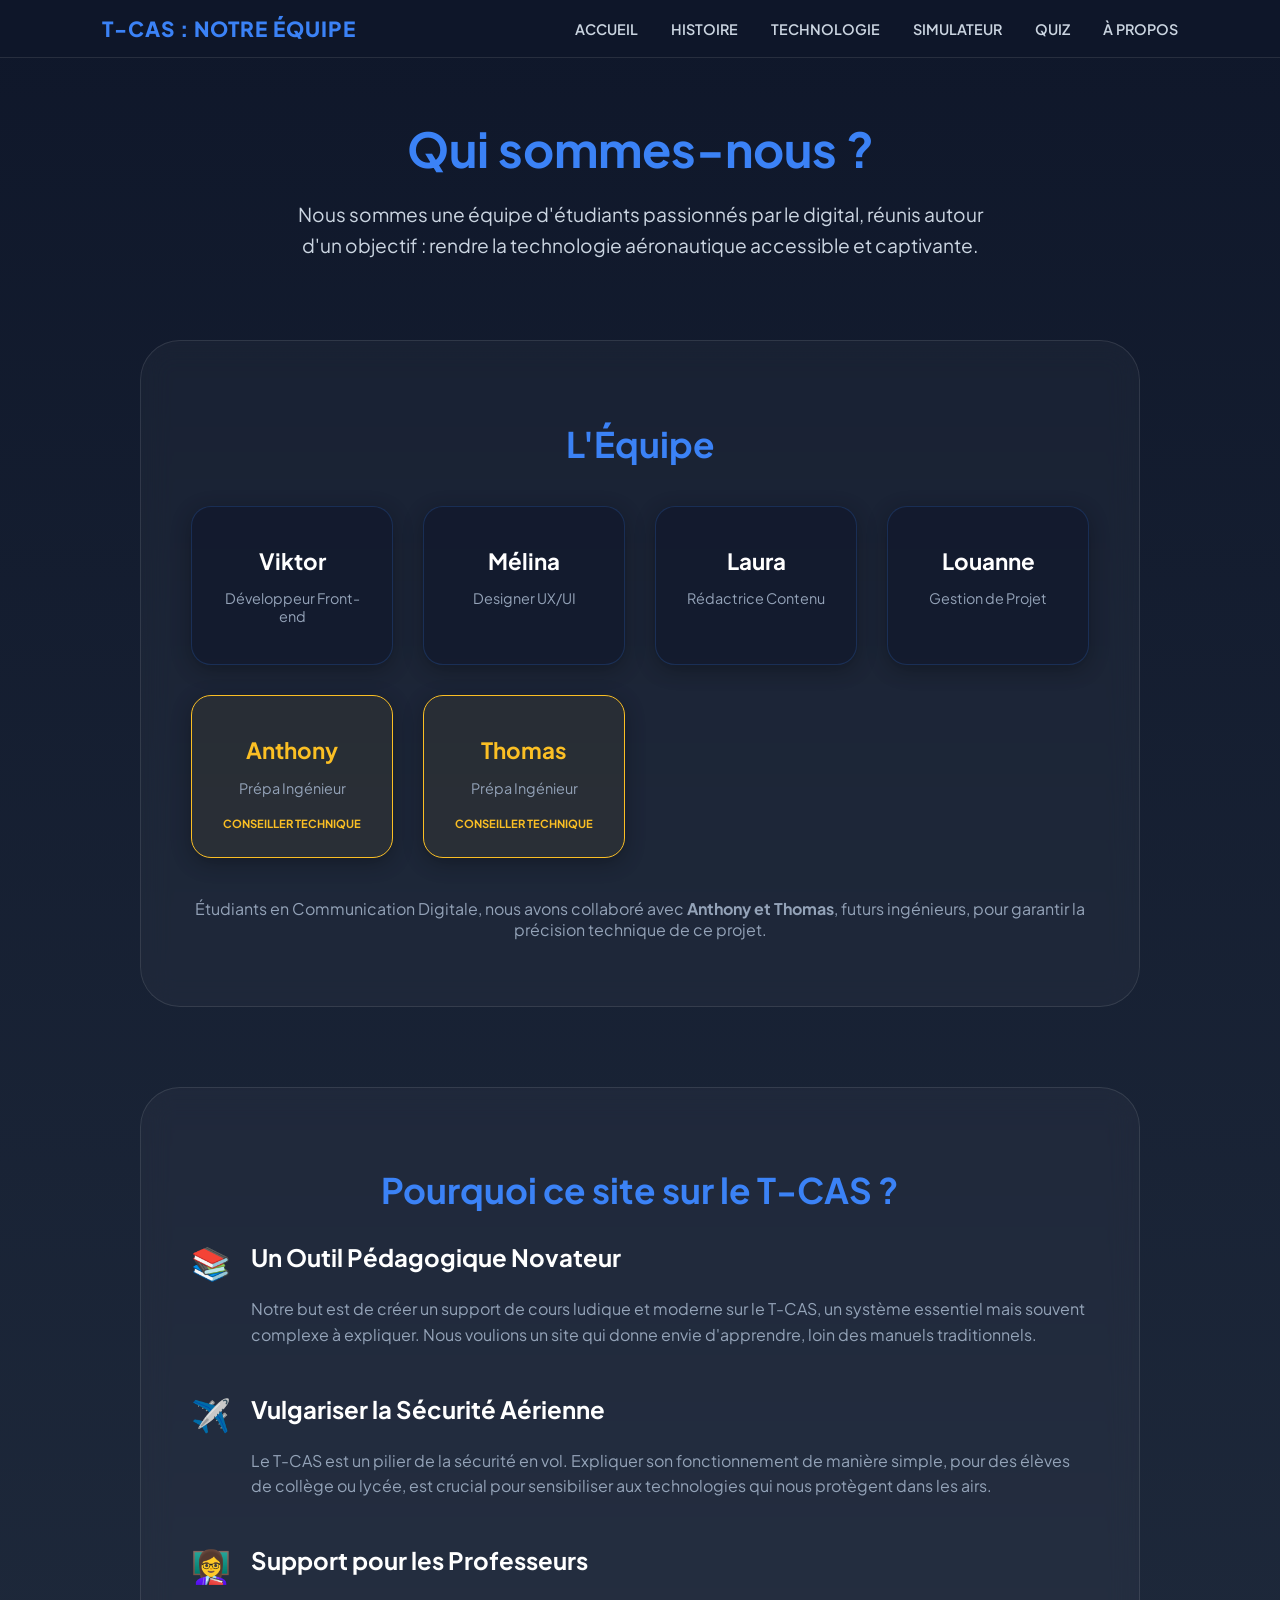
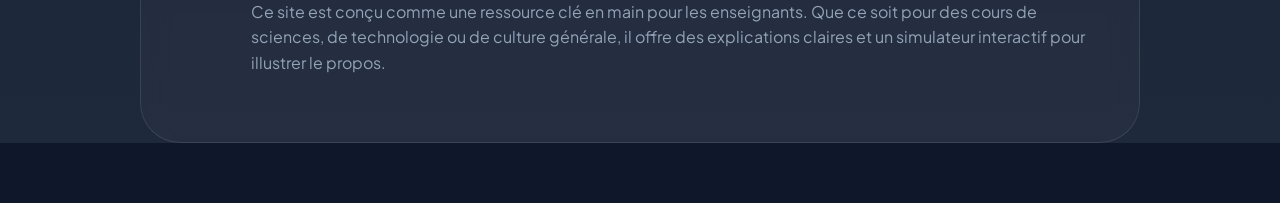
==== apropos.html @ c01e862e "menu" ====
<!DOCTYPE html>
<html lang="fr">
<head>
    <meta charset="UTF-8">
    <meta name="viewport" content="width=device-width, initial-scale=1.0">
    <title>À Propos de Notre Équipe - T-CAS</title>
    <link href="https://fonts.googleapis.com/css2?family=Plus+Jakarta+Sans:wght@400;700;800&display=swap" rel="stylesheet">
    <link rel="stylesheet" href="home.css">
    <style>
        /* --- Styles Spécifiques à la page À Propos --- */
        body, html {
            overflow-y: auto !important; /* Permet le défilement */
            height: auto !important;
            background-color: var(--main-dark-blue); /* Couleur de fond cohérente */
            font-family: 'Plus Jakarta Sans', sans-serif; /* Police cohérente */
        }

        #main-site {
            opacity: 1 !important; /* Affiche le contenu directement */
            display: block !important;
            min-height: 100vh;
        }

        .about-container {
            max-width: 1000px;
            margin: 60px auto;
            padding: 0 20px;
        }

        .about-hero {
            text-align: center;
            margin-bottom: 80px;
        }

        .about-hero h1 {
            font-size: 3rem;
            color: var(--tech-blue);
            margin-bottom: 20px;
        }

        .about-hero p {
            font-size: 1.2rem;
            color: #cbd5e1;
            max-width: 700px;
            margin: 0 auto;
            line-height: 1.6;
        }

        /* Section de l'équipe */
        .team-section {
            background: var(--glass-card);
            border: 1px solid rgba(255, 255, 255, 0.1);
            border-radius: 40px;
            padding: 50px;
            margin-bottom: 80px;
            backdrop-filter: blur(15px);
            text-align: center;
        }

        .team-section h2 {
            color: var(--tech-blue);
            font-size: 2.2rem;
            margin-bottom: 40px;
        }

        .team-grid {
            display: grid;
            grid-template-columns: repeat(auto-fit, minmax(200px, 1fr));
            gap: 30px;
            margin-top: 40px;
        }

        .team-member {
            background: rgba(15, 23, 42, 0.6);
            padding: 25px;
            border-radius: 20px;
            border: 1px solid rgba(59, 130, 246, 0.2);
            box-shadow: 0 5px 20px rgba(0,0,0,0.3);
            transition: transform 0.3s ease, border-color 0.3s ease;
        }

        .team-member:hover {
            transform: translateY(-8px);
            border-color: var(--tech-blue);
        }

        .team-member h3 {
            color: white;
            font-size: 1.4rem;
            margin: 15px 0 5px 0;
        }

        .team-member p {
            color: #94a3b8;
            font-size: 0.9rem;
        }

        /* Section Objectifs */
        .objectives-section {
            background: var(--glass-card);
            border: 1px solid rgba(255, 255, 255, 0.1);
            border-radius: 40px;
            padding: 50px;
            backdrop-filter: blur(15px);
        }

        .objectives-section h2 {
            color: var(--tech-blue);
            font-size: 2.2rem;
            margin-bottom: 30px;
            text-align: center;
        }

        .objective-item {
            display: flex;
            align-items: flex-start;
            gap: 20px;
            margin-bottom: 30px;
        }

        .objective-item:last-child {
            margin-bottom: 0;
        }

        .objective-icon {
            font-size: 2rem;
            color: var(--tech-blue);
            flex-shrink: 0; /* Empêche l'icône de rétrécir */
        }

        .objective-text h3 {
            color: white;
            margin-top: 0;
            font-size: 1.5rem;
        }

        .objective-text p {
            color: #94a3b8;
            font-size: 1rem;
            line-height: 1.6;
        }
    </style>
</head>
<body>

    <div id="main-site">
        <header>
            <div class="title">T-CAS : NOTRE ÉQUIPE</div>
            <nav>
                <a href="home.html">ACCUEIL</a>
                <a href="histoire.html">HISTOIRE</a>
                <a href="technologie.html">TECHNOLOGIE</a>
                <a href="jeu.html">SIMULATEUR</a>
                <a href="quiz.html">QUIZ</a>
                <a href="apropos.html" class="active">À PROPOS</a>
            </nav>
        </header>

        <div class="about-container">
            <section class="about-hero">
                <h1>Qui sommes-nous ?</h1>
                <p>Nous sommes une équipe d'étudiants passionnés par le digital, réunis autour d'un objectif : rendre la technologie aéronautique accessible et captivante.</p>
            </section>

            <section class="team-section">
                <h2>L'Équipe</h2>
                <div class="team-grid">
                    <div class="team-member">
                        <h3>Viktor</h3>
                        <p>Développeur Front-end</p>
                    </div>
                    <div class="team-member">
                        <h3>Mélina</h3>
                        <p>Designer UX/UI</p>
                    </div>
                    <div class="team-member">
                        <h3>Laura</h3>
                        <p>Rédactrice Contenu</p>
                    </div>
                    <div class="team-member">
                        <h3>Louanne</h3>
                        <p>Gestion de Projet</p>
                    </div>

                    <div class="team-member" style="border-color: #fbbf24; background: rgba(251, 191, 36, 0.05);">
                        <h3 style="color: #fbbf24;">Anthony</h3>
                        <p>Prépa Ingénieur</p>
                        <span style="font-size: 0.7rem; color: #fbbf24; font-weight: bold;">CONSEILLER TECHNIQUE</span>
                    </div>
                    <div class="team-member" style="border-color: #fbbf24; background: rgba(251, 191, 36, 0.05);">
                        <h3 style="color: #fbbf24;">Thomas</h3>
                        <p>Prépa Ingénieur</p>
                        <span style="font-size: 0.7rem; color: #fbbf24; font-weight: bold;">CONSEILLER TECHNIQUE</span>
                    </div>
                </div>
                
                <p style="color: #94a3b8; margin-top: 40px;">
                    Étudiants en Communication Digitale, nous avons collaboré avec <strong>Anthony et Thomas</strong>, futurs ingénieurs, pour garantir la précision technique de ce projet.
                </p>
            </section>

            <section class="objectives-section">
                <h2>Pourquoi ce site sur le T-CAS ?</h2>
                <div class="objective-item">
                    <span class="objective-icon">📚</span>
                    <div class="objective-text">
                        <h3>Un Outil Pédagogique Novateur</h3>
                        <p>Notre but est de créer un support de cours ludique et moderne sur le T-CAS, un système essentiel mais souvent complexe à expliquer. Nous voulions un site qui donne envie d'apprendre, loin des manuels traditionnels.</p>
                    </div>
                </div>
                <div class="objective-item">
                    <span class="objective-icon">✈️</span>
                    <div class="objective-text">
                        <h3>Vulgariser la Sécurité Aérienne</h3>
                        <p>Le T-CAS est un pilier de la sécurité en vol. Expliquer son fonctionnement de manière simple, pour des élèves de collège ou lycée, est crucial pour sensibiliser aux technologies qui nous protègent dans les airs.</p>
                    </div>
                </div>
                <div class="objective-item">
                    <span class="objective-icon">👩‍🏫</span>
                    <div class="objective-text">
                        <h3>Support pour les Professeurs</h3>
                        <p>Ce site est conçu comme une ressource clé en main pour les enseignants. Que ce soit pour des cours de sciences, de technologie ou de culture générale, il offre des explications claires et un simulateur interactif pour illustrer le propos.</p>
                    </div>
                </div>
            </section>
        </div>

    </div>

</body>
</html>
---- home.css ----
:root {
    --sky-blue: #1a2a44;       /* Bleu nuit pour l'intro */
    --main-dark-blue: #0f172a; /* Fond profond du site */
    --ta-yellow: #f1c40f;
    --ra-orange: #e67e22;
    --collision-red: #ef4444;
    --tech-blue: #3b82f6;      /* Bleu néon pour les accents */
    --glass-header: rgba(15, 23, 42, 0.9);
    --glass-card: rgba(255, 255, 255, 0.03);
}

/* --- STRUCTURE GÉNÉRALE --- */
body, html {
    margin: 0;
    padding: 0;
    background-color: var(--main-dark-blue);
    color: #f1f5f9;
    font-family: 'Plus Jakarta Sans', sans-serif;
    overflow-x: hidden;
    /* Le scroll vertical est bloqué au début pour forcer l'intro */
    overflow-y: hidden; 
}

/* --- ÉCRAN D'INTRO (FIXÉ) --- */
#intro-screen {
    position: fixed;
    top: 0;
    left: 0;
    width: 100%;
    height: 100vh;
    background-color: var(--sky-blue);
    background: radial-gradient(circle at center, #1e293b 0%, #111827 100%);
    display: flex;
    flex-direction: column;
    justify-content: center;
    align-items: center;
    z-index: 2000;
    transition: transform 0.8s cubic-bezier(0.85, 0, 0.15, 1);
}

.plane-wrapper {
    cursor: grab;
    will-change: transform;
    transition: transform 0.1s ease-out;
}

.plane-wrapper:active {
    cursor: grabbing;
}

.plane-icon {
    width: 130px;
    fill: white;
    filter: drop-shadow(0 0 20px rgba(59, 130, 246, 0.6));
}

.instruction-text {
    color: white;
    font-weight: 700;
    margin-top: 30px;
    letter-spacing: 2px;
    text-transform: uppercase;
    font-size: 0.8rem;
    opacity: 0.6;
}

/* --- SITE PRINCIPAL --- */
#main-site {
    opacity: 0;
    transition: opacity 1s ease-in;
    min-height: 200vh; /* Hauteur importante pour permettre le scroll */
    background: linear-gradient(to bottom, #0f172a, #1e293b);
}

header {
    display: flex;
    justify-content: space-between;
    align-items: center;
    padding: 15px 8%;
    background: var(--glass-header);
    backdrop-filter: blur(15px);
    border-bottom: 1px solid rgba(255, 255, 255, 0.1);
    position: sticky;
    top: 0;
    z-index: 1000;
}

.title {
    font-weight: 800;
    color: var(--tech-blue);
    font-size: 1.3rem;
    letter-spacing: 1px;
}

nav a {
    color: #cbd5e1;
    text-decoration: none;
    margin-left: 30px;
    font-weight: 600;
    font-size: 0.9rem;
    transition: color 0.3s;
}

nav a:hover {
    color: var(--tech-blue);
}

.content {
    display: flex;
    flex-direction: column;
    align-items: center;
    padding: 60px 20px;
}

/* --- BLOC DÉFINITION --- */
.definition-box {
    max-width: 800px;
    background: var(--glass-card);
    padding: 40px;
    border-radius: 24px;
    border: 1px solid rgba(255, 255, 255, 0.1);
    margin-bottom: 60px;
    text-align: center;
    backdrop-filter: blur(5px);
}

.definition-box h2 {
    color: var(--tech-blue);
    margin-top: 0;
    font-size: 2rem;
}

.definition-box p {
    line-height: 1.6;
    font-size: 1.1rem;
    color: #94a3b8;
}

/* --- RADAR SCHÉMA --- */
.radar-view {
    position: relative;
    width: 550px;
    height: 550px;
    background: rgba(255, 255, 255, 0.01);
    border-radius: 50%;
    border: 1px solid rgba(255, 255, 255, 0.05);
    display: flex;
    justify-content: center;
    align-items: center;
    margin-bottom: 80px;
    box-shadow: inset 0 0 100px rgba(0,0,0,0.5);
}

.own-ship-radar {
    width: 30px;
    height: 30px;
    background: white;
    clip-path: polygon(50% 0%, 0% 100%, 50% 80%, 100% 100%);
    z-index: 100;
    filter: drop-shadow(0 0 10px rgba(255,255,255,0.8));
}

.zone {
    position: absolute;
    border-radius: 50%;
    display: flex;
    flex-direction: column;
    justify-content: center;
    align-items: center;
    transition: all 0.4s cubic-bezier(0.175, 0.885, 0.32, 1.275);
    cursor: help;
}

/* Z-INDEX : La plus petite zone (rouge) doit être au-dessus des autres */
.zone-ta { width: 480px; height: 480px; border: 1.5px dashed var(--ta-yellow); background: rgba(241, 196, 15, 0.03); z-index: 10; }
.zone-ra { width: 320px; height: 320px; border: 1.5px dashed var(--ra-orange); background: rgba(230, 126, 34, 0.06); z-index: 20; }
.zone-collision { width: 150px; height: 150px; border: 2.5px solid var(--collision-red); background: rgba(239, 68, 68, 0.1); z-index: 30; }

.zone:hover {
    background-color: rgba(255, 255, 255, 0.08);
}

.msg {
    position: absolute;
    top: -50px;
    opacity: 0;
    background: white;
    color: var(--main-dark-blue);
    padding: 8px 16px;
    border-radius: 10px;
    font-weight: 800;
    font-size: 0.85rem;
    white-space: nowrap;
    transition: 0.3s;
    pointer-events: none;
    box-shadow: 0 10px 20px rgba(0,0,0,0.3);
}

.zone:hover .msg {
    opacity: 1;
    transform: translateY(-5px);
}

.label {
    font-size: 0.7rem;
    font-weight: 900;
    text-transform: uppercase;
    margin-top: auto;
    padding-bottom: 20px;
    letter-spacing: 1px;
}

/* --- BOUTON D'ACTION --- */
.btn-tech {
    background: var(--tech-blue);
    color: white;
    padding: 20px 45px;
    border-radius: 50px;
    text-decoration: none;
    font-weight: 800;
    font-size: 1rem;
    transition: 0.3s;
    box-shadow: 0 10px 25px rgba(59, 130, 246, 0.4);
    margin-bottom: 100px;
}

.btn-tech:hover {
    transform: translateY(-5px) scale(1.05);
    box-shadow: 0 15px 35px rgba(59, 130, 246, 0.6);
}

/* --- SECTION STATS --- */
.stats-container {
    display: flex;
    justify-content: space-around;
    width: 100%;
    max-width: 1100px;
    background: var(--glass-card);
    padding: 60px;
    border-radius: 32px;
    border: 1px solid rgba(255, 255, 255, 0.1);
    margin-bottom: 80px;
}

.stat-item h3 {
    font-size: 3.5rem;
    margin: 0;
    color: var(--tech-blue);
    font-weight: 800;
}

.stat-item p {
    font-weight: 600;
    color: #94a3b8;
    margin-top: 10px;
    text-transform: uppercase;
    letter-spacing: 1px;
    font-size: 0.8rem;
}
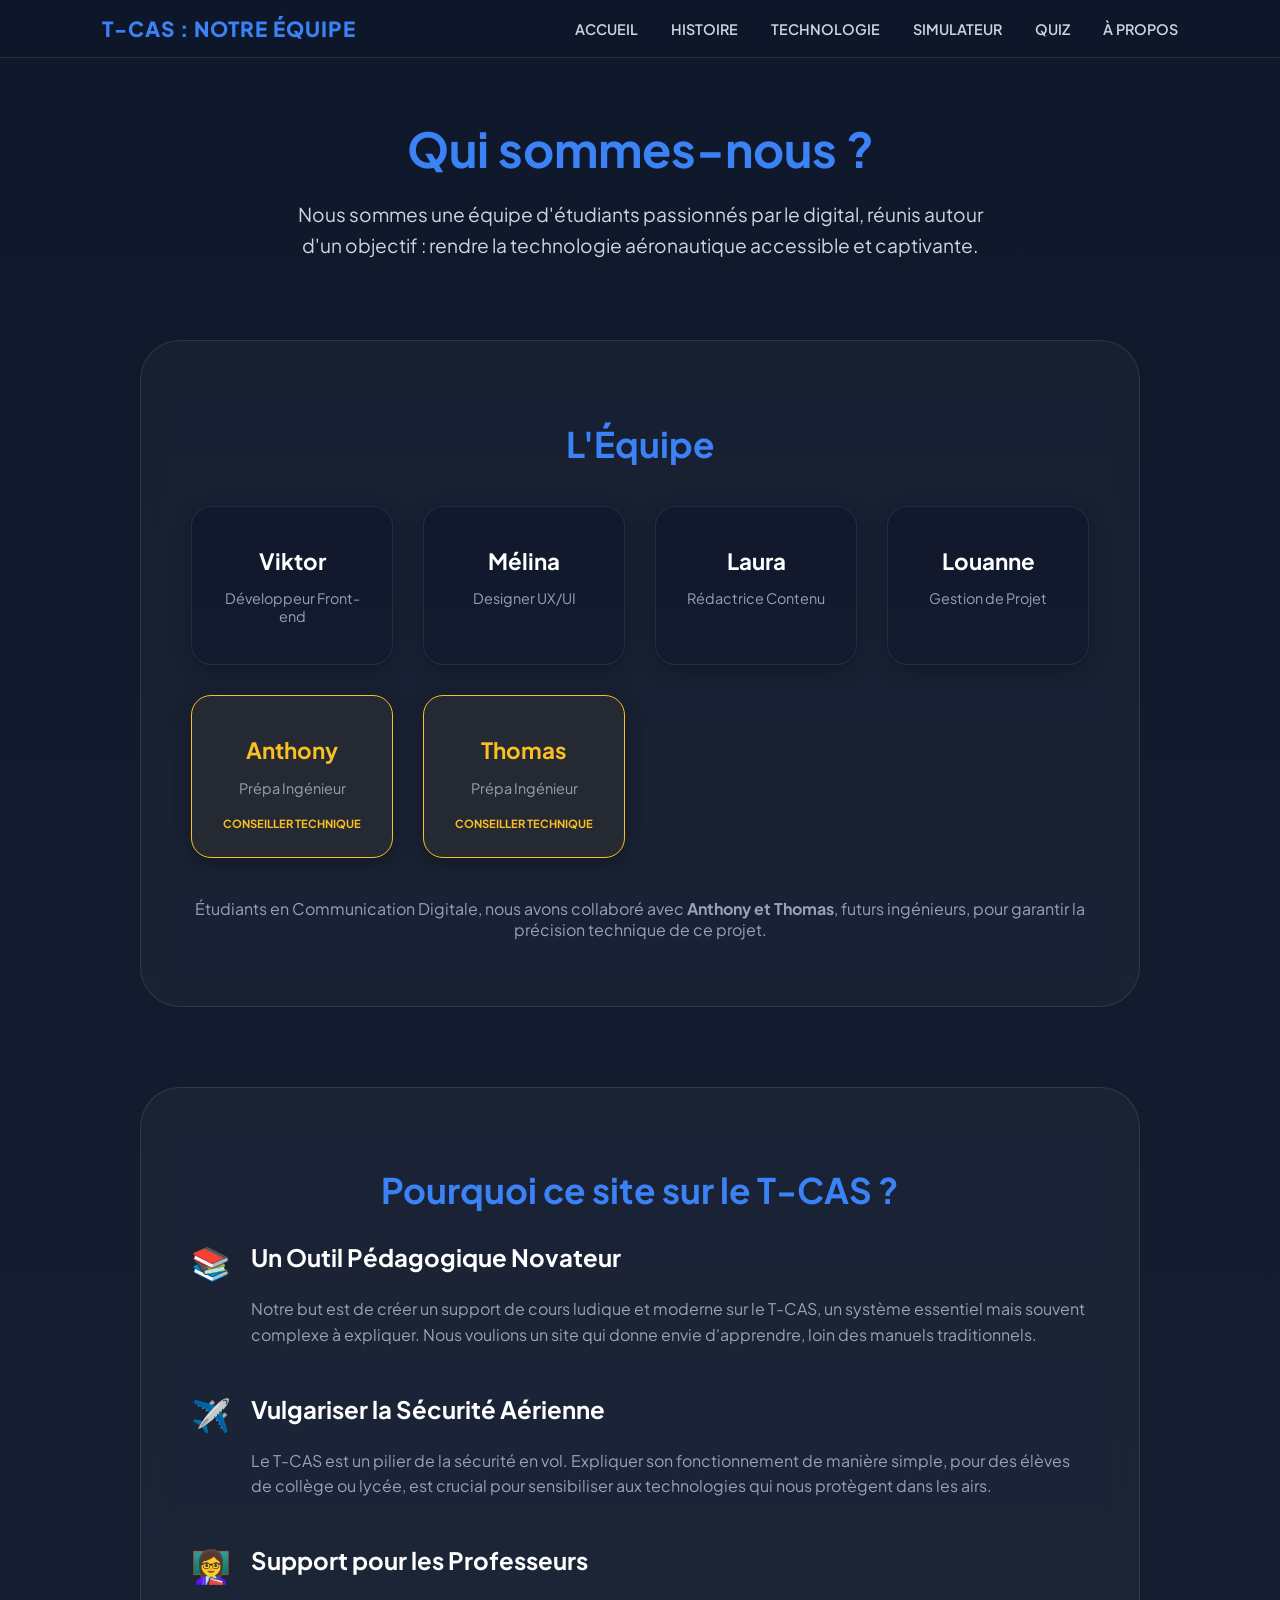
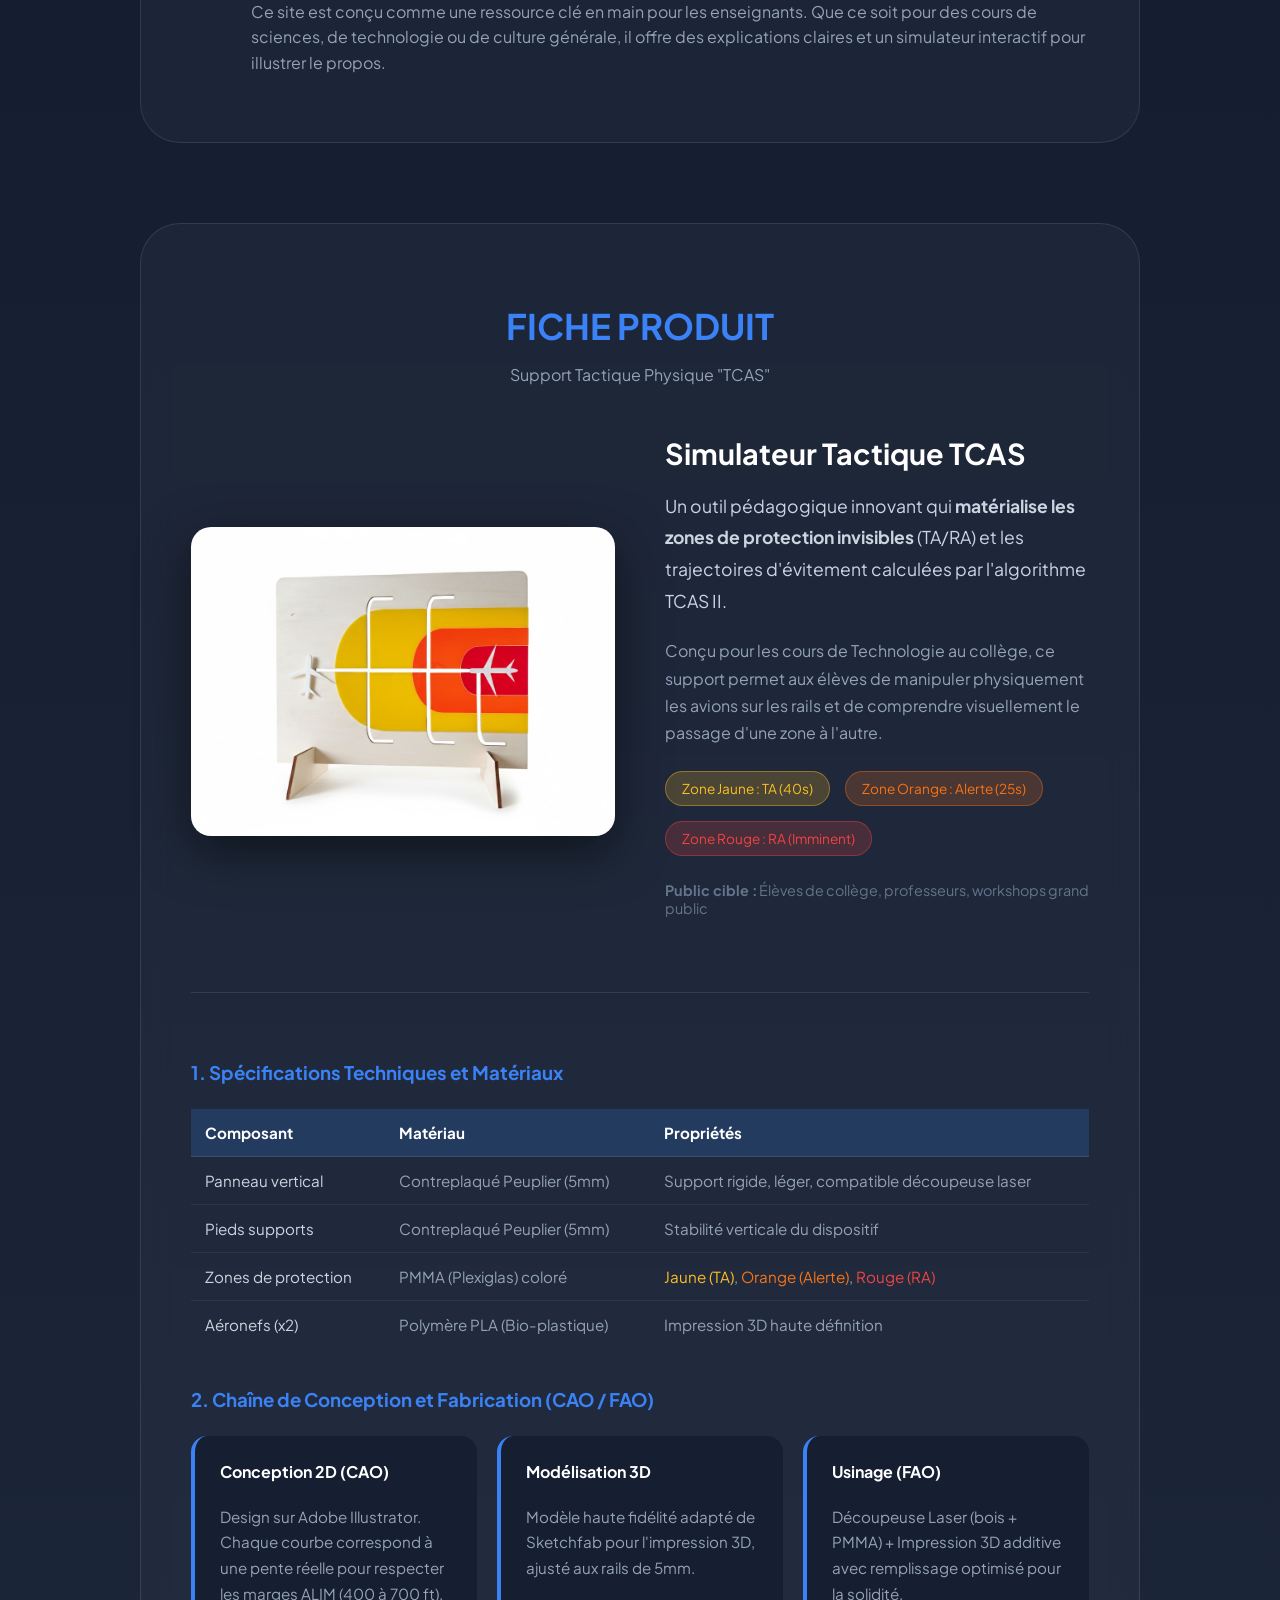
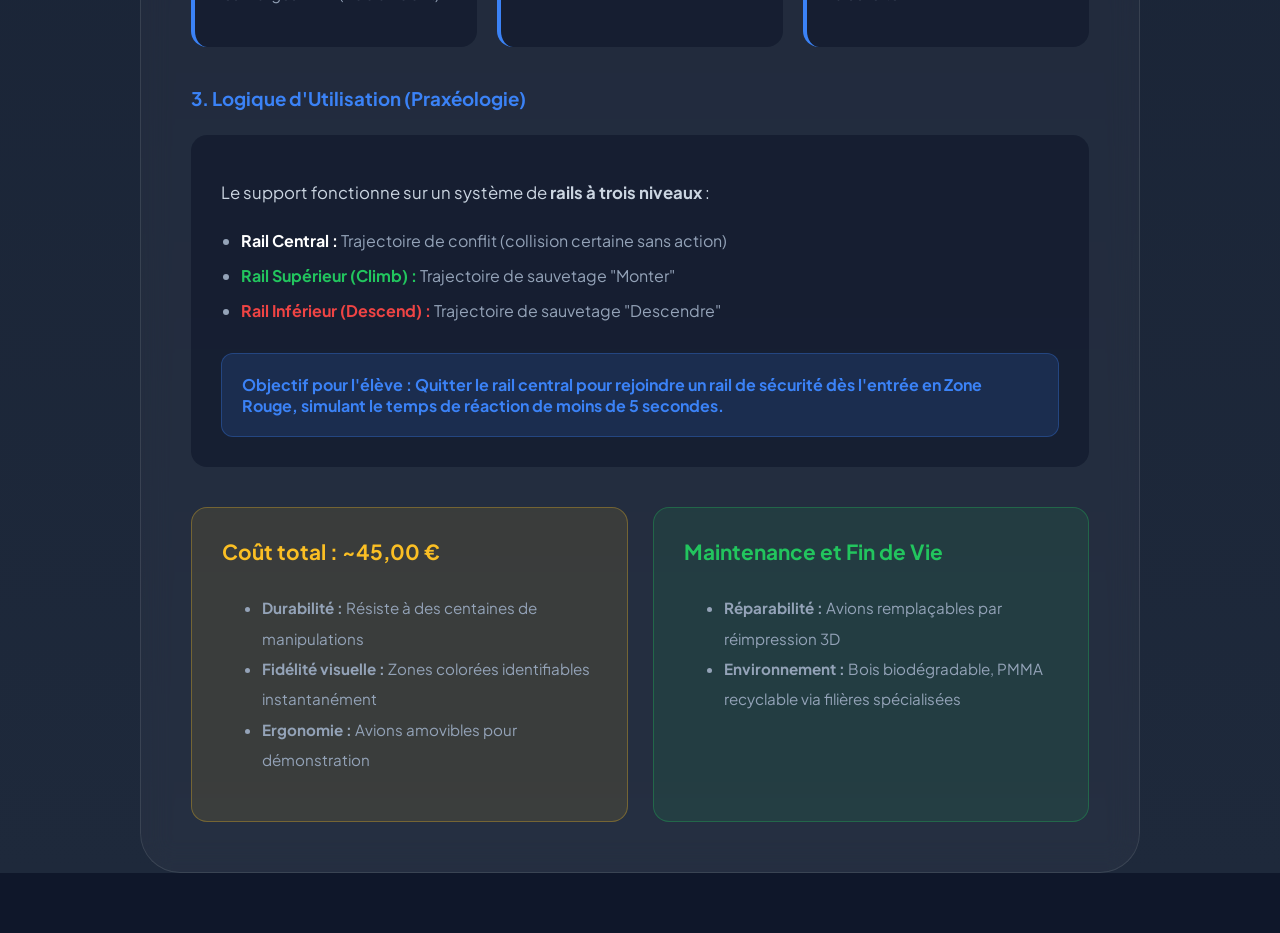
==== commit 8f8eadb2: "Correctif navbar" ====
--- a/apropos.html
+++ b/apropos.html
@@ -1,22 +1,29 @@
 <!DOCTYPE html>
 <html lang="fr">
+
 <head>
     <meta charset="UTF-8">
     <meta name="viewport" content="width=device-width, initial-scale=1.0">
     <title>À Propos de Notre Équipe - T-CAS</title>
-    <link href="https://fonts.googleapis.com/css2?family=Plus+Jakarta+Sans:wght@400;700;800&display=swap" rel="stylesheet">
+    <link href="https://fonts.googleapis.com/css2?family=Plus+Jakarta+Sans:wght@400;700;800&display=swap"
+        rel="stylesheet">
     <link rel="stylesheet" href="home.css">
     <style>
         /* --- Styles Spécifiques à la page À Propos --- */
-        body, html {
-            overflow-y: auto !important; /* Permet le défilement */
+        body,
+        html {
+            overflow-y: auto !important;
+            /* Permet le défilement */
             height: auto !important;
-            background-color: var(--main-dark-blue); /* Couleur de fond cohérente */
-            font-family: 'Plus Jakarta Sans', sans-serif; /* Police cohérente */
+            background-color: var(--main-dark-blue);
+            /* Couleur de fond cohérente */
+            font-family: 'Plus Jakarta Sans', sans-serif;
+            /* Police cohérente */
         }
 
         #main-site {
-            opacity: 1 !important; /* Affiche le contenu directement */
+            opacity: 1 !important;
+            /* Affiche le contenu directement */
             display: block !important;
             min-height: 100vh;
         }
@@ -75,7 +82,7 @@
             padding: 25px;
             border-radius: 20px;
             border: 1px solid rgba(59, 130, 246, 0.2);
-            box-shadow: 0 5px 20px rgba(0,0,0,0.3);
+            box-shadow: 0 5px 20px rgba(0, 0, 0, 0.3);
             transition: transform 0.3s ease, border-color 0.3s ease;
         }
 
@@ -125,7 +132,8 @@
         .objective-icon {
             font-size: 2rem;
             color: var(--tech-blue);
-            flex-shrink: 0; /* Empêche l'icône de rétrécir */
+            flex-shrink: 0;
+            /* Empêche l'icône de rétrécir */
         }
 
         .objective-text h3 {
@@ -141,6 +149,7 @@
         }
     </style>
 </head>
+
 <body>
 
     <div id="main-site">
@@ -159,7 +168,8 @@
         <div class="about-container">
             <section class="about-hero">
                 <h1>Qui sommes-nous ?</h1>
-                <p>Nous sommes une équipe d'étudiants passionnés par le digital, réunis autour d'un objectif : rendre la technologie aéronautique accessible et captivante.</p>
+                <p>Nous sommes une équipe d'étudiants passionnés par le digital, réunis autour d'un objectif : rendre la
+                    technologie aéronautique accessible et captivante.</p>
             </section>
 
             <section class="team-section">
@@ -193,9 +203,10 @@
                         <span style="font-size: 0.7rem; color: #fbbf24; font-weight: bold;">CONSEILLER TECHNIQUE</span>
                     </div>
                 </div>
-                
+
                 <p style="color: #94a3b8; margin-top: 40px;">
-                    Étudiants en Communication Digitale, nous avons collaboré avec <strong>Anthony et Thomas</strong>, futurs ingénieurs, pour garantir la précision technique de ce projet.
+                    Étudiants en Communication Digitale, nous avons collaboré avec <strong>Anthony et Thomas</strong>,
+                    futurs ingénieurs, pour garantir la précision technique de ce projet.
                 </p>
             </section>
 
@@ -205,21 +216,223 @@
                     <span class="objective-icon">📚</span>
                     <div class="objective-text">
                         <h3>Un Outil Pédagogique Novateur</h3>
-                        <p>Notre but est de créer un support de cours ludique et moderne sur le T-CAS, un système essentiel mais souvent complexe à expliquer. Nous voulions un site qui donne envie d'apprendre, loin des manuels traditionnels.</p>
+                        <p>Notre but est de créer un support de cours ludique et moderne sur le T-CAS, un système
+                            essentiel mais souvent complexe à expliquer. Nous voulions un site qui donne envie
+                            d'apprendre, loin des manuels traditionnels.</p>
                     </div>
                 </div>
                 <div class="objective-item">
                     <span class="objective-icon">✈️</span>
                     <div class="objective-text">
                         <h3>Vulgariser la Sécurité Aérienne</h3>
-                        <p>Le T-CAS est un pilier de la sécurité en vol. Expliquer son fonctionnement de manière simple, pour des élèves de collège ou lycée, est crucial pour sensibiliser aux technologies qui nous protègent dans les airs.</p>
+                        <p>Le T-CAS est un pilier de la sécurité en vol. Expliquer son fonctionnement de manière simple,
+                            pour des élèves de collège ou lycée, est crucial pour sensibiliser aux technologies qui nous
+                            protègent dans les airs.</p>
                     </div>
                 </div>
                 <div class="objective-item">
                     <span class="objective-icon">👩‍🏫</span>
                     <div class="objective-text">
                         <h3>Support pour les Professeurs</h3>
-                        <p>Ce site est conçu comme une ressource clé en main pour les enseignants. Que ce soit pour des cours de sciences, de technologie ou de culture générale, il offre des explications claires et un simulateur interactif pour illustrer le propos.</p>
+                        <p>Ce site est conçu comme une ressource clé en main pour les enseignants. Que ce soit pour des
+                            cours de sciences, de technologie ou de culture générale, il offre des explications claires
+                            et un simulateur interactif pour illustrer le propos.</p>
+                    </div>
+                </div>
+            </section>
+
+            <!-- FICHE PRODUIT -->
+            <section class="product-section"
+                style="background: var(--glass-card); border: 1px solid rgba(255, 255, 255, 0.1); border-radius: 40px; padding: 50px; margin-top: 80px; backdrop-filter: blur(15px);">
+                <h2 style="color: var(--tech-blue); font-size: 2.2rem; margin-bottom: 10px; text-align: center;">FICHE
+                    PRODUIT</h2>
+                <p style="text-align: center; color: #94a3b8; margin-bottom: 50px;">Support Tactique Physique "TCAS"</p>
+
+                <!-- HERO : Image à gauche, Description à droite -->
+                <div
+                    style="display: grid; grid-template-columns: 1fr 1fr; gap: 50px; align-items: center; margin-bottom: 60px;">
+                    <!-- Image du produit -->
+                    <div style="text-align: center;">
+                        <img src="images/tcas_simulator_product.png" alt="Simulateur TCAS physique"
+                            style="max-width: 100%; border-radius: 20px; box-shadow: 0 15px 50px rgba(0,0,0,0.5);">
+                    </div>
+
+                    <!-- Description progressive -->
+                    <div>
+                        <h3 style="color: white; font-size: 1.8rem; margin-top: 0; margin-bottom: 20px;">Simulateur
+                            Tactique TCAS</h3>
+
+                        <p style="color: #cbd5e1; font-size: 1.1rem; line-height: 1.8; margin-bottom: 20px;">
+                            Un outil pédagogique innovant qui <strong>matérialise les zones de protection
+                                invisibles</strong> (TA/RA) et les trajectoires d'évitement calculées par l'algorithme
+                            TCAS II.
+                        </p>
+
+                        <p style="color: #94a3b8; line-height: 1.7; margin-bottom: 25px;">
+                            Conçu pour les cours de Technologie au collège, ce support permet aux élèves de manipuler
+                            physiquement les avions sur les rails et de comprendre visuellement le passage d'une zone à
+                            l'autre.
+                        </p>
+
+                        <!-- Zones colorées -->
+                        <div style="display: flex; gap: 15px; flex-wrap: wrap; margin-bottom: 25px;">
+                            <span
+                                style="background: rgba(251, 191, 36, 0.2); color: #fbbf24; padding: 8px 16px; border-radius: 20px; font-size: 0.85rem; border: 1px solid rgba(251, 191, 36, 0.4);">Zone
+                                Jaune : TA (40s)</span>
+                            <span
+                                style="background: rgba(249, 115, 22, 0.2); color: #f97316; padding: 8px 16px; border-radius: 20px; font-size: 0.85rem; border: 1px solid rgba(249, 115, 22, 0.4);">Zone
+                                Orange : Alerte (25s)</span>
+                            <span
+                                style="background: rgba(239, 68, 68, 0.2); color: #ef4444; padding: 8px 16px; border-radius: 20px; font-size: 0.85rem; border: 1px solid rgba(239, 68, 68, 0.4);">Zone
+                                Rouge : RA (Imminent)</span>
+                        </div>
+
+                        <p style="color: #64748b; font-size: 0.9rem;">
+                            <strong>Public cible :</strong> Élèves de collège, professeurs, workshops grand public
+                        </p>
+                    </div>
+                </div>
+
+                <!-- DÉTAILS TECHNIQUES -->
+                <div style="border-top: 1px solid rgba(255,255,255,0.1); padding-top: 50px;">
+
+                    <!-- Spécifications Techniques -->
+                    <div style="margin-bottom: 40px;">
+                        <h3 style="color: var(--tech-blue); margin-bottom: 25px;">1. Spécifications Techniques et
+                            Matériaux</h3>
+                        <table style="width: 100%; border-collapse: collapse; font-size: 0.95rem;">
+                            <thead>
+                                <tr style="background: rgba(59, 130, 246, 0.2);">
+                                    <th
+                                        style="padding: 14px; text-align: left; color: white; border-bottom: 1px solid rgba(255,255,255,0.1);">
+                                        Composant</th>
+                                    <th
+                                        style="padding: 14px; text-align: left; color: white; border-bottom: 1px solid rgba(255,255,255,0.1);">
+                                        Matériau</th>
+                                    <th
+                                        style="padding: 14px; text-align: left; color: white; border-bottom: 1px solid rgba(255,255,255,0.1);">
+                                        Propriétés</th>
+                                </tr>
+                            </thead>
+                            <tbody>
+                                <tr>
+                                    <td
+                                        style="padding: 14px; color: #cbd5e1; border-bottom: 1px solid rgba(255,255,255,0.05);">
+                                        Panneau vertical</td>
+                                    <td
+                                        style="padding: 14px; color: #94a3b8; border-bottom: 1px solid rgba(255,255,255,0.05);">
+                                        Contreplaqué Peuplier (5mm)</td>
+                                    <td
+                                        style="padding: 14px; color: #94a3b8; border-bottom: 1px solid rgba(255,255,255,0.05);">
+                                        Support rigide, léger, compatible découpeuse laser</td>
+                                </tr>
+                                <tr>
+                                    <td
+                                        style="padding: 14px; color: #cbd5e1; border-bottom: 1px solid rgba(255,255,255,0.05);">
+                                        Pieds supports</td>
+                                    <td
+                                        style="padding: 14px; color: #94a3b8; border-bottom: 1px solid rgba(255,255,255,0.05);">
+                                        Contreplaqué Peuplier (5mm)</td>
+                                    <td
+                                        style="padding: 14px; color: #94a3b8; border-bottom: 1px solid rgba(255,255,255,0.05);">
+                                        Stabilité verticale du dispositif</td>
+                                </tr>
+                                <tr>
+                                    <td
+                                        style="padding: 14px; color: #cbd5e1; border-bottom: 1px solid rgba(255,255,255,0.05);">
+                                        Zones de protection</td>
+                                    <td
+                                        style="padding: 14px; color: #94a3b8; border-bottom: 1px solid rgba(255,255,255,0.05);">
+                                        PMMA (Plexiglas) coloré</td>
+                                    <td
+                                        style="padding: 14px; color: #94a3b8; border-bottom: 1px solid rgba(255,255,255,0.05);">
+                                        <span style="color: #fbbf24;">Jaune (TA)</span>, <span
+                                            style="color: #f97316;">Orange (Alerte)</span>, <span
+                                            style="color: #ef4444;">Rouge (RA)</span>
+                                    </td>
+                                </tr>
+                                <tr>
+                                    <td style="padding: 14px; color: #cbd5e1;">Aéronefs (x2)</td>
+                                    <td style="padding: 14px; color: #94a3b8;">Polymère PLA (Bio-plastique)</td>
+                                    <td style="padding: 14px; color: #94a3b8;">Impression 3D haute définition</td>
+                                </tr>
+                            </tbody>
+                        </table>
+                    </div>
+
+                    <!-- Chaîne de Fabrication -->
+                    <div style="margin-bottom: 40px;">
+                        <h3 style="color: var(--tech-blue); margin-bottom: 25px;">2. Chaîne de Conception et Fabrication
+                            (CAO / FAO)</h3>
+                        <div
+                            style="display: grid; grid-template-columns: repeat(auto-fit, minmax(280px, 1fr)); gap: 20px;">
+                            <div
+                                style="background: rgba(15, 23, 42, 0.6); padding: 25px; border-radius: 16px; border-left: 4px solid var(--tech-blue);">
+                                <h4 style="color: white; margin-top: 0;">Conception 2D (CAO)</h4>
+                                <p style="color: #94a3b8; font-size: 0.95rem; line-height: 1.7;">Design sur Adobe
+                                    Illustrator. Chaque courbe correspond à une pente réelle pour respecter les marges
+                                    ALIM (400 à 700 ft).</p>
+                            </div>
+                            <div
+                                style="background: rgba(15, 23, 42, 0.6); padding: 25px; border-radius: 16px; border-left: 4px solid var(--tech-blue);">
+                                <h4 style="color: white; margin-top: 0;">Modélisation 3D</h4>
+                                <p style="color: #94a3b8; font-size: 0.95rem; line-height: 1.7;">Modèle haute fidélité
+                                    adapté de Sketchfab pour l'impression 3D, ajusté aux rails de 5mm.</p>
+                            </div>
+                            <div
+                                style="background: rgba(15, 23, 42, 0.6); padding: 25px; border-radius: 16px; border-left: 4px solid var(--tech-blue);">
+                                <h4 style="color: white; margin-top: 0;">Usinage (FAO)</h4>
+                                <p style="color: #94a3b8; font-size: 0.95rem; line-height: 1.7;">Découpeuse Laser (bois
+                                    + PMMA) + Impression 3D additive avec remplissage optimisé pour la solidité.</p>
+                            </div>
+                        </div>
+                    </div>
+
+                    <!-- Logique d'utilisation -->
+                    <div style="margin-bottom: 40px;">
+                        <h3 style="color: var(--tech-blue); margin-bottom: 25px;">3. Logique d'Utilisation (Praxéologie)
+                        </h3>
+                        <div style="background: rgba(15, 23, 42, 0.6); padding: 30px; border-radius: 16px;">
+                            <p style="color: #cbd5e1; margin-bottom: 20px; font-size: 1.05rem;">Le support fonctionne
+                                sur un système de <strong>rails à trois niveaux</strong> :</p>
+                            <ul style="color: #94a3b8; line-height: 2.2; font-size: 1rem; padding-left: 20px;">
+                                <li><strong style="color: white;">Rail Central :</strong> Trajectoire de conflit
+                                    (collision certaine sans action)</li>
+                                <li><strong style="color: #22c55e;">Rail Supérieur (Climb) :</strong> Trajectoire de
+                                    sauvetage "Monter"</li>
+                                <li><strong style="color: #ef4444;">Rail Inférieur (Descend) :</strong> Trajectoire de
+                                    sauvetage "Descendre"</li>
+                            </ul>
+                            <div
+                                style="background: rgba(59, 130, 246, 0.15); padding: 20px; border-radius: 12px; margin-top: 25px; border: 1px solid rgba(59, 130, 246, 0.3);">
+                                <p style="color: var(--tech-blue); margin: 0; font-weight: bold;">Objectif pour l'élève
+                                    : Quitter le rail central pour rejoindre un rail de sécurité dès l'entrée en Zone
+                                    Rouge, simulant le temps de réaction de moins de 5 secondes.</p>
+                            </div>
+                        </div>
+                    </div>
+
+                    <!-- Coût et Maintenance -->
+                    <div style="display: grid; grid-template-columns: repeat(auto-fit, minmax(300px, 1fr)); gap: 25px;">
+                        <div
+                            style="background: rgba(251, 191, 36, 0.1); padding: 30px; border-radius: 16px; border: 1px solid rgba(251, 191, 36, 0.3);">
+                            <h4 style="color: #fbbf24; margin-top: 0; font-size: 1.3rem;">Coût total : ~45,00 €</h4>
+                            <ul style="color: #94a3b8; font-size: 0.95rem; line-height: 2;">
+                                <li><strong>Durabilité :</strong> Résiste à des centaines de manipulations</li>
+                                <li><strong>Fidélité visuelle :</strong> Zones colorées identifiables instantanément
+                                </li>
+                                <li><strong>Ergonomie :</strong> Avions amovibles pour démonstration</li>
+                            </ul>
+                        </div>
+                        <div
+                            style="background: rgba(34, 197, 94, 0.1); padding: 30px; border-radius: 16px; border: 1px solid rgba(34, 197, 94, 0.3);">
+                            <h4 style="color: #22c55e; margin-top: 0; font-size: 1.3rem;">Maintenance et Fin de Vie</h4>
+                            <ul style="color: #94a3b8; font-size: 0.95rem; line-height: 2;">
+                                <li><strong>Réparabilité :</strong> Avions remplaçables par réimpression 3D</li>
+                                <li><strong>Environnement :</strong> Bois biodégradable, PMMA recyclable via filières
+                                    spécialisées</li>
+                            </ul>
+                        </div>
                     </div>
                 </div>
             </section>
@@ -228,6 +441,5 @@
     </div>
 
 </body>
-</html>
-
-
+
+</html>
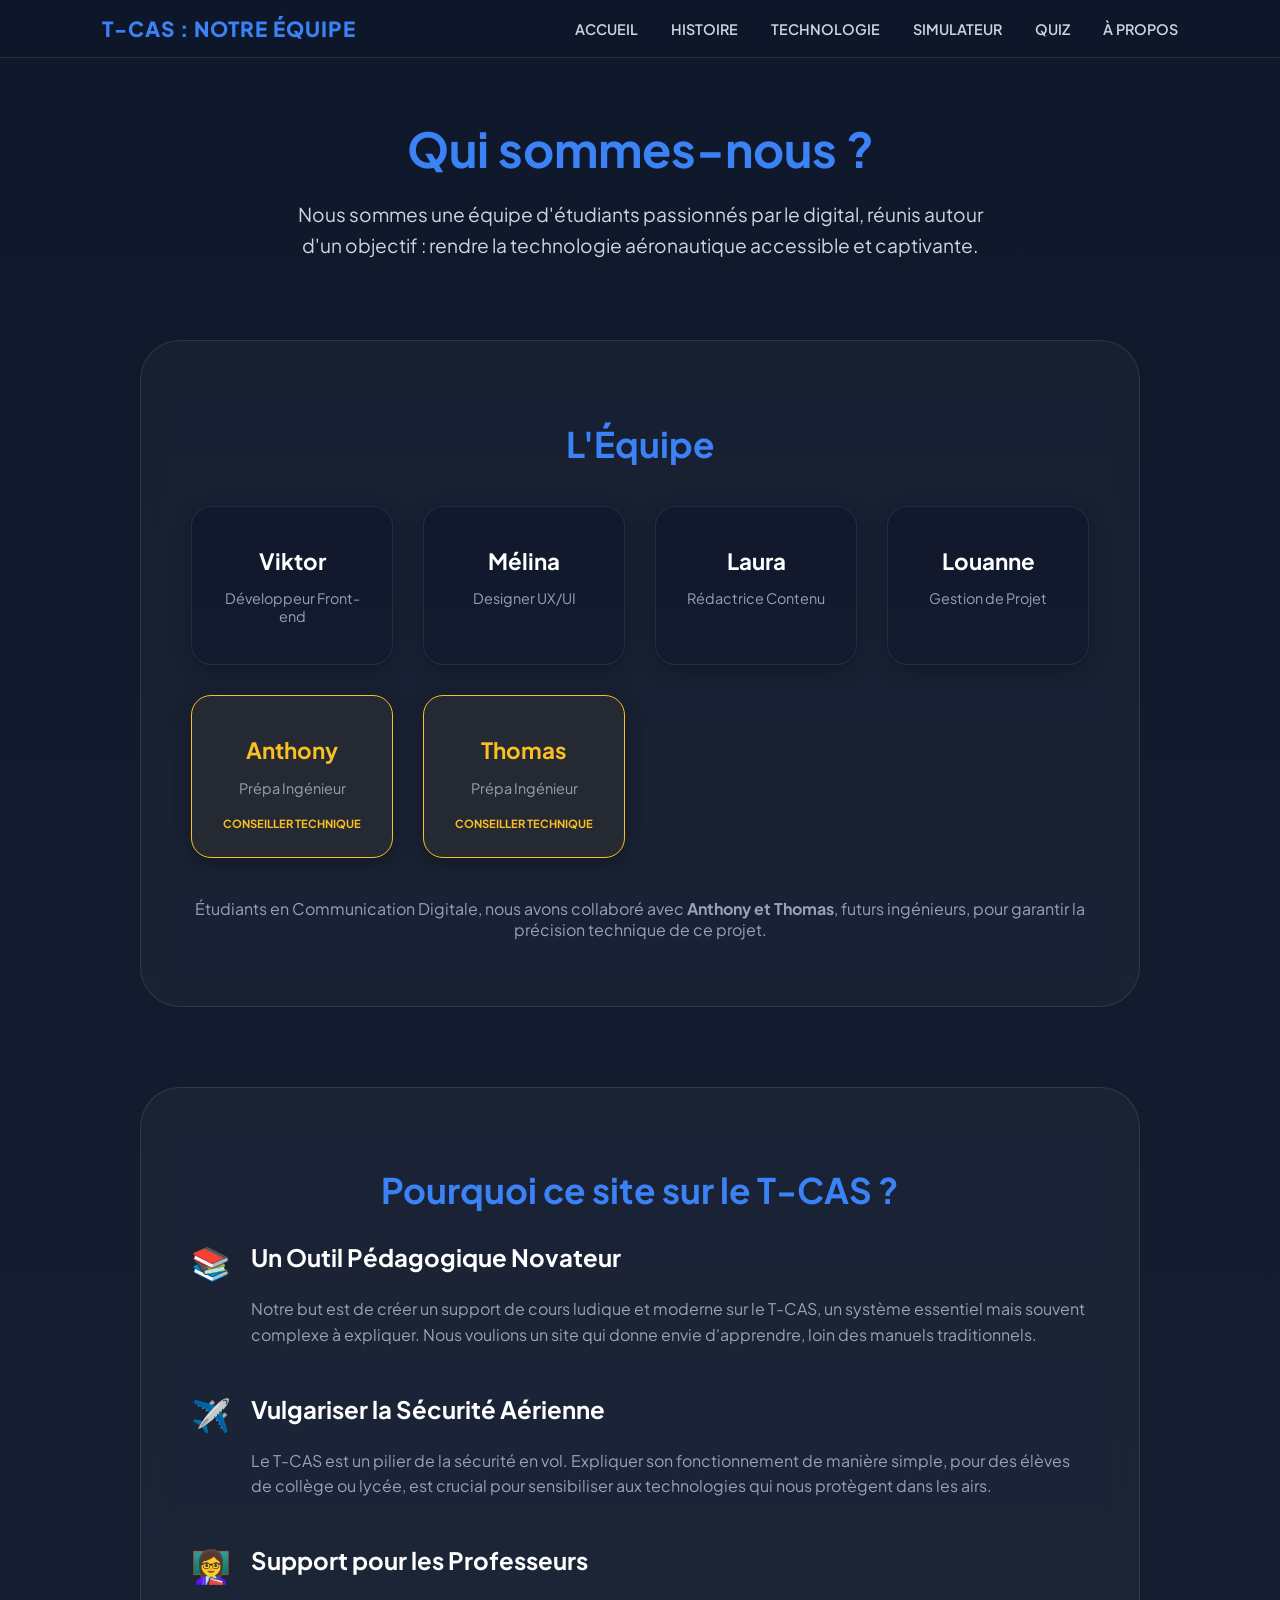
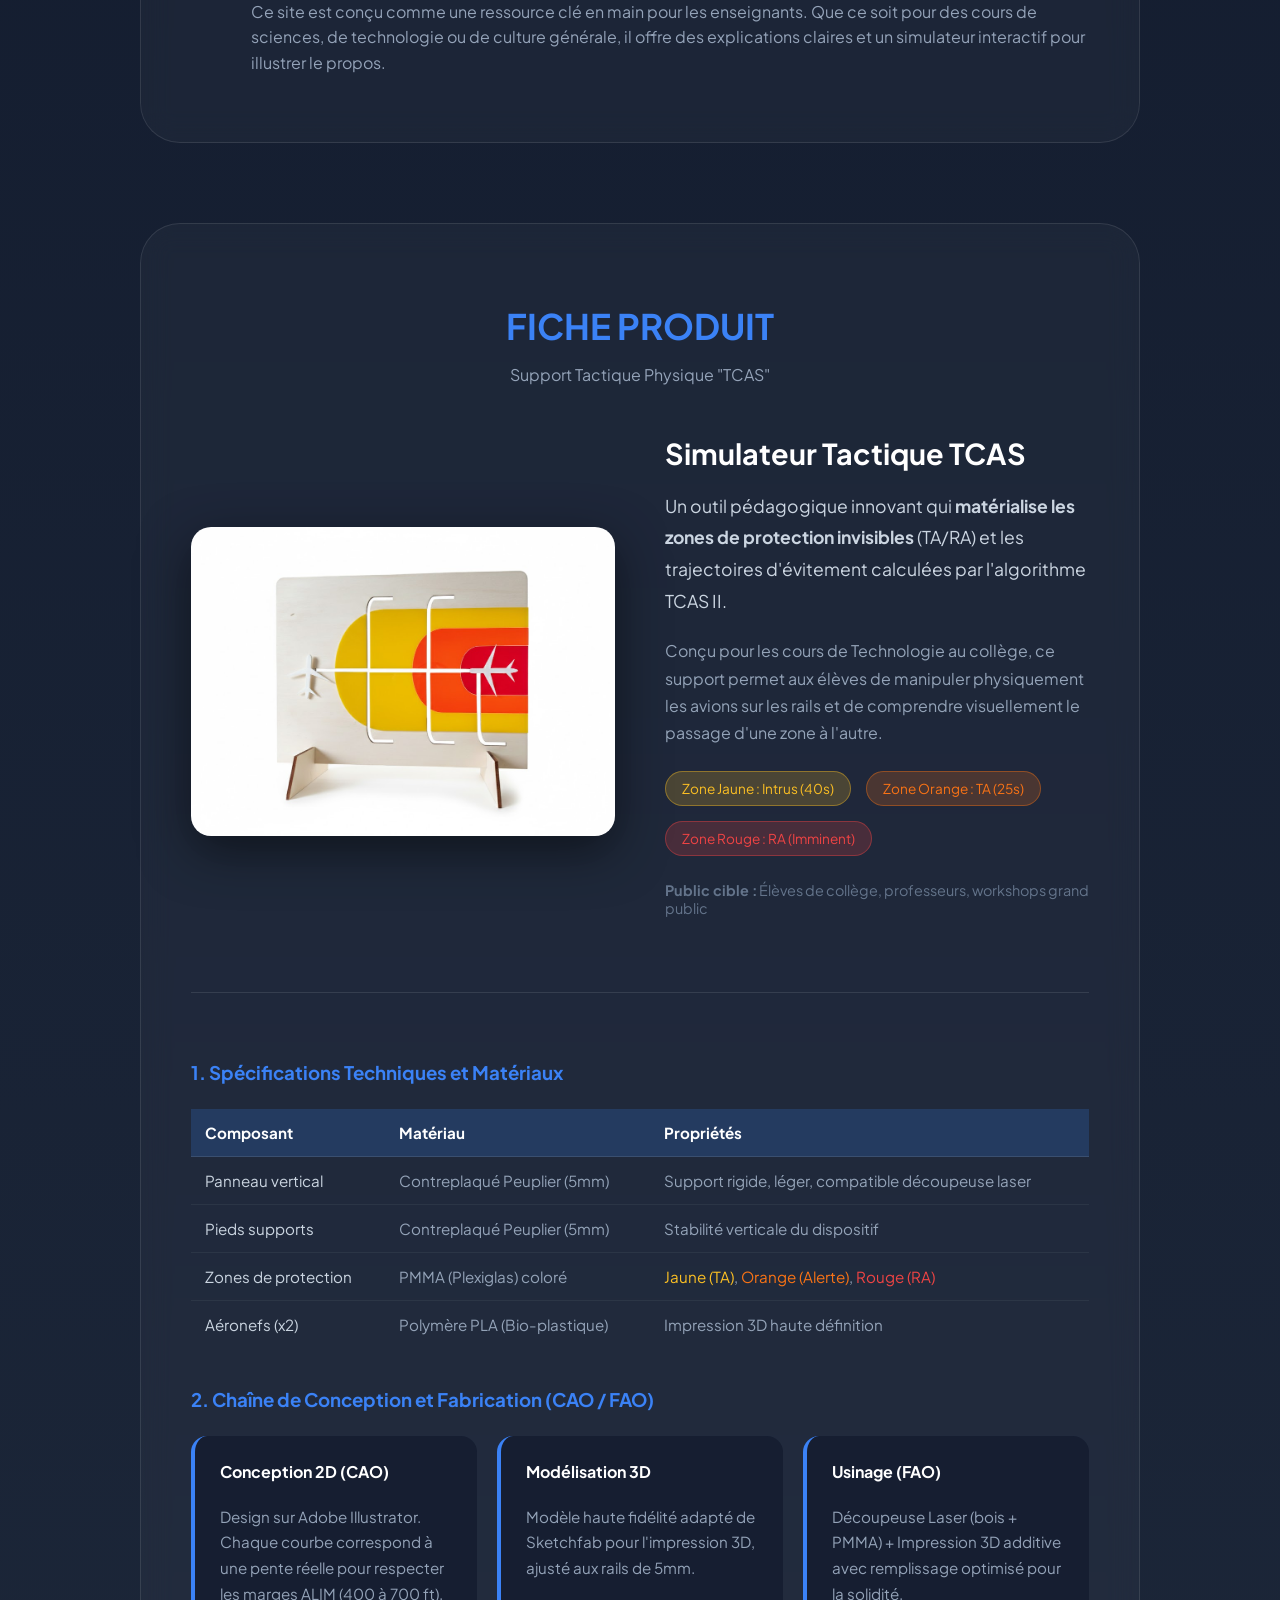
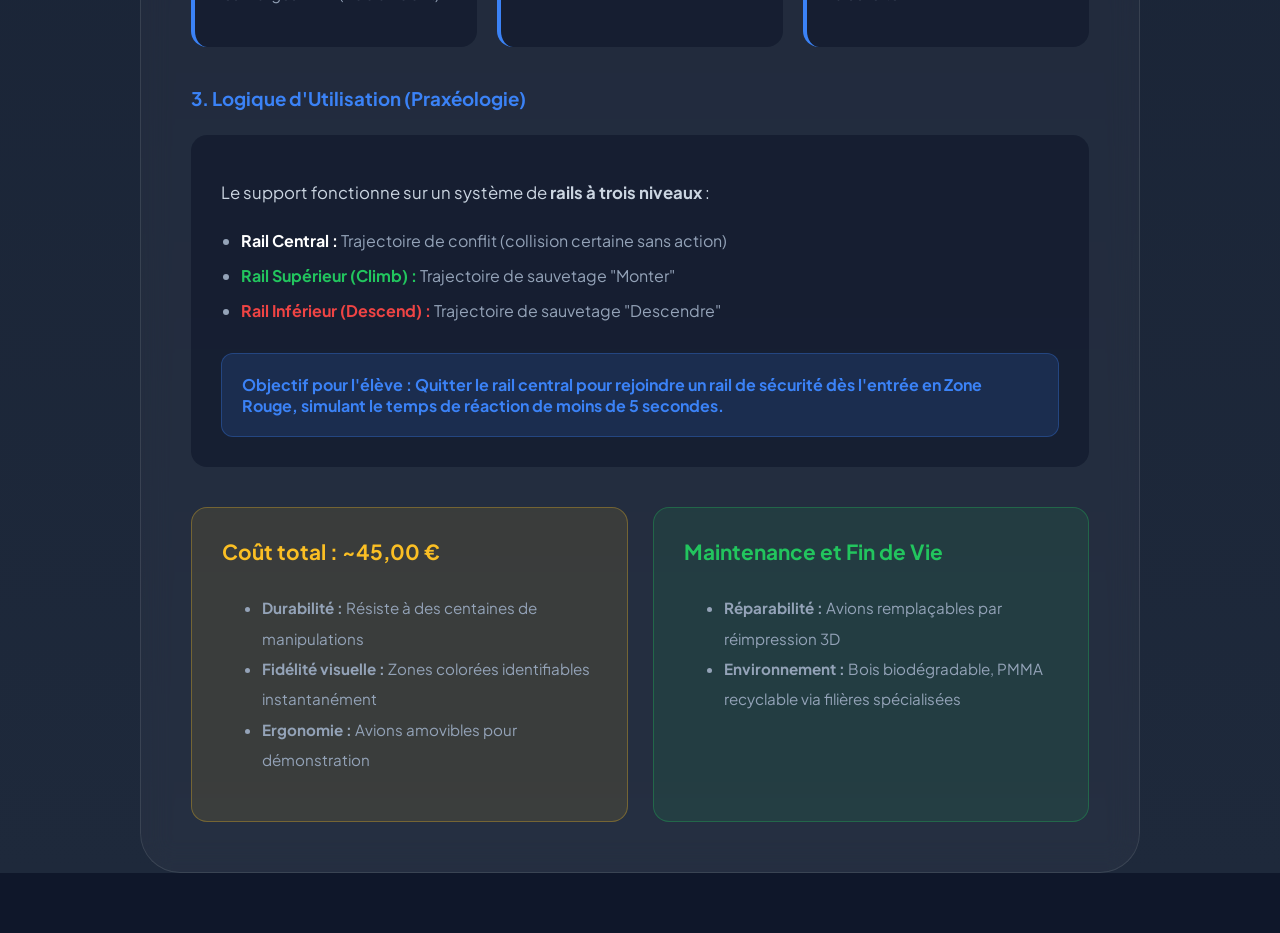
==== commit 911cf436: "Rectification zones" ====
--- a/apropos.html
+++ b/apropos.html
@@ -278,10 +278,10 @@
                         <div style="display: flex; gap: 15px; flex-wrap: wrap; margin-bottom: 25px;">
                             <span
                                 style="background: rgba(251, 191, 36, 0.2); color: #fbbf24; padding: 8px 16px; border-radius: 20px; font-size: 0.85rem; border: 1px solid rgba(251, 191, 36, 0.4);">Zone
-                                Jaune : TA (40s)</span>
+                                Jaune : Intrus (40s)</span>
                             <span
                                 style="background: rgba(249, 115, 22, 0.2); color: #f97316; padding: 8px 16px; border-radius: 20px; font-size: 0.85rem; border: 1px solid rgba(249, 115, 22, 0.4);">Zone
-                                Orange : Alerte (25s)</span>
+                                Orange : TA (25s)</span>
                             <span
                                 style="background: rgba(239, 68, 68, 0.2); color: #ef4444; padding: 8px 16px; border-radius: 20px; font-size: 0.85rem; border: 1px solid rgba(239, 68, 68, 0.4);">Zone
                                 Rouge : RA (Imminent)</span>
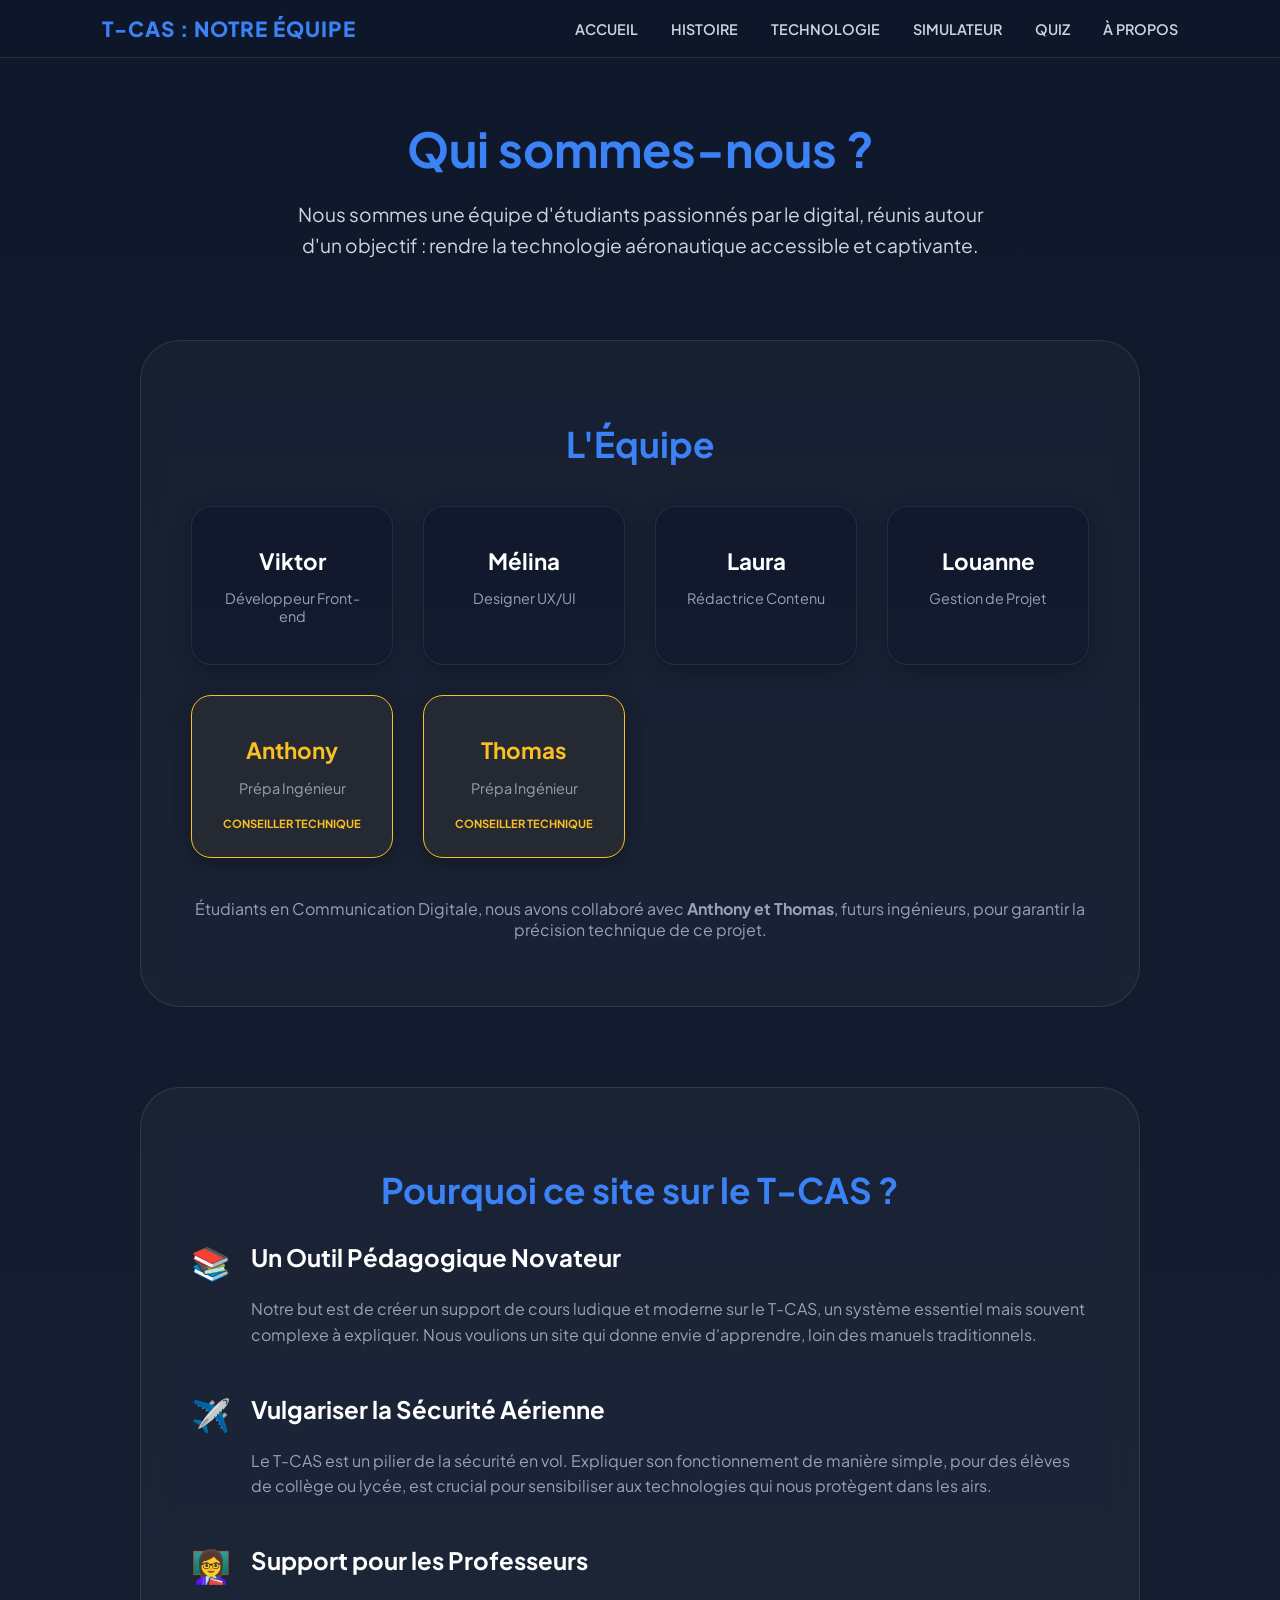
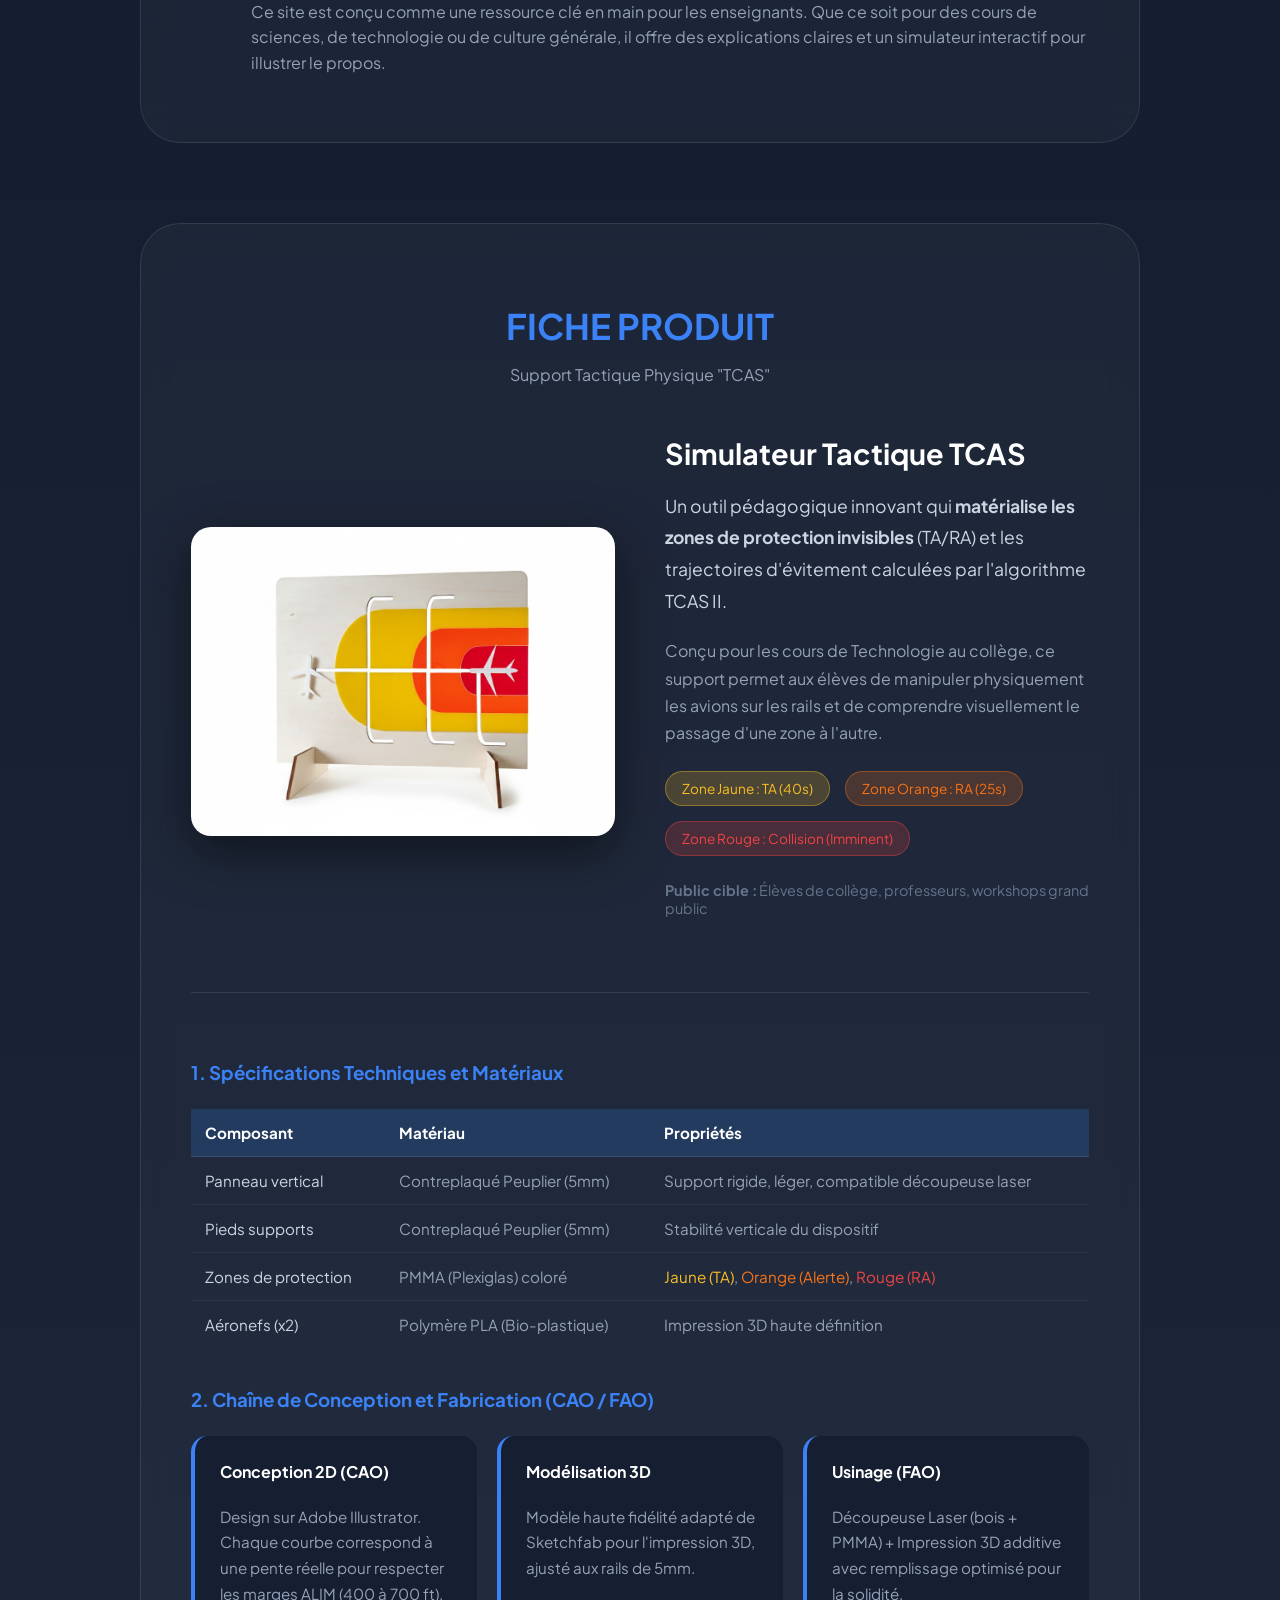
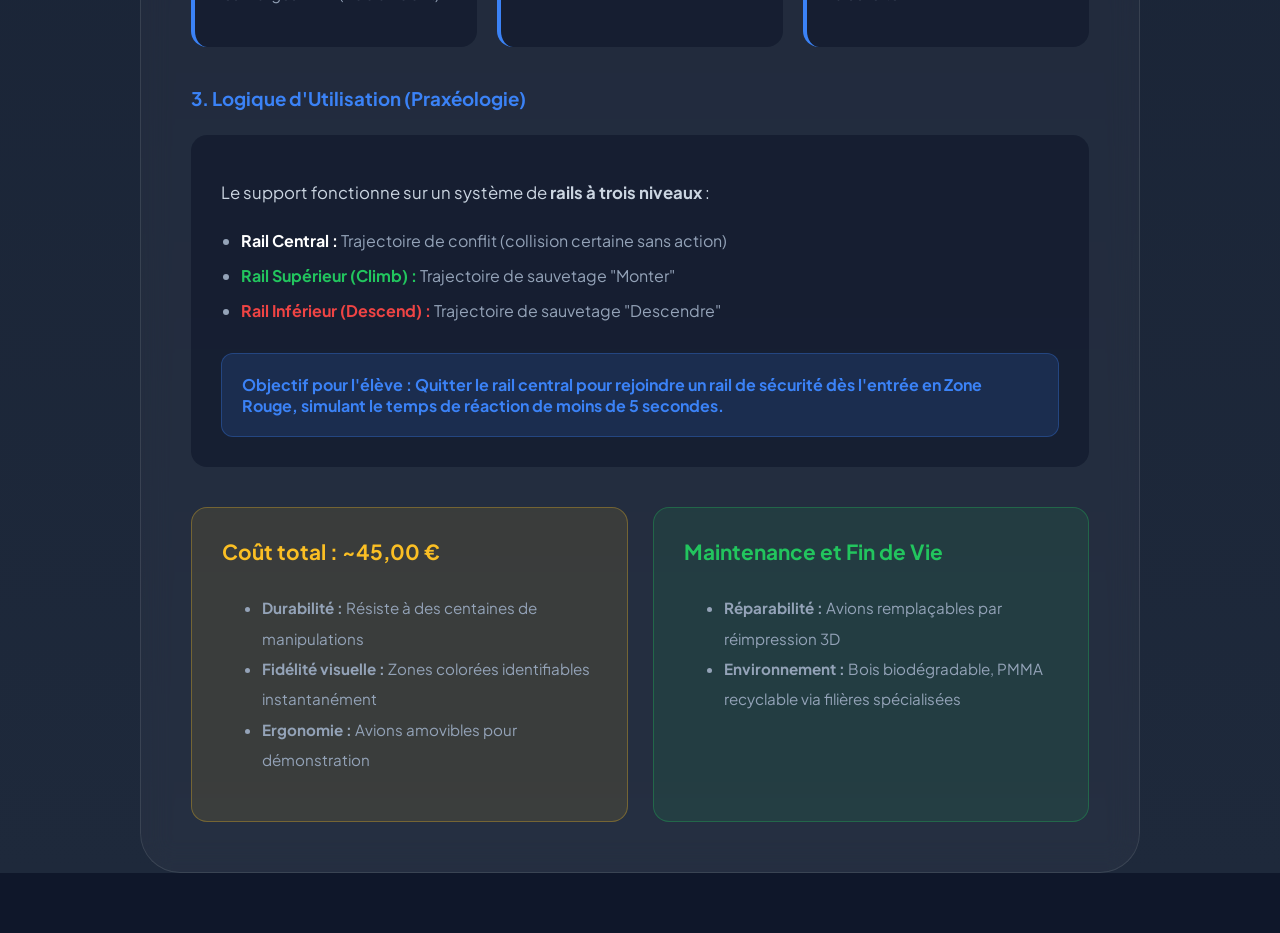
==== commit 316d3904: "Rectification zones TCAS" ====
--- a/apropos.html
+++ b/apropos.html
@@ -278,13 +278,13 @@
                         <div style="display: flex; gap: 15px; flex-wrap: wrap; margin-bottom: 25px;">
                             <span
                                 style="background: rgba(251, 191, 36, 0.2); color: #fbbf24; padding: 8px 16px; border-radius: 20px; font-size: 0.85rem; border: 1px solid rgba(251, 191, 36, 0.4);">Zone
-                                Jaune : Intrus (40s)</span>
+                                Jaune : TA (40s)</span>
                             <span
                                 style="background: rgba(249, 115, 22, 0.2); color: #f97316; padding: 8px 16px; border-radius: 20px; font-size: 0.85rem; border: 1px solid rgba(249, 115, 22, 0.4);">Zone
-                                Orange : TA (25s)</span>
+                                Orange : RA (25s)</span>
                             <span
                                 style="background: rgba(239, 68, 68, 0.2); color: #ef4444; padding: 8px 16px; border-radius: 20px; font-size: 0.85rem; border: 1px solid rgba(239, 68, 68, 0.4);">Zone
-                                Rouge : RA (Imminent)</span>
+                                Rouge : Collision (Imminent)</span>
                         </div>
 
                         <p style="color: #64748b; font-size: 0.9rem;">
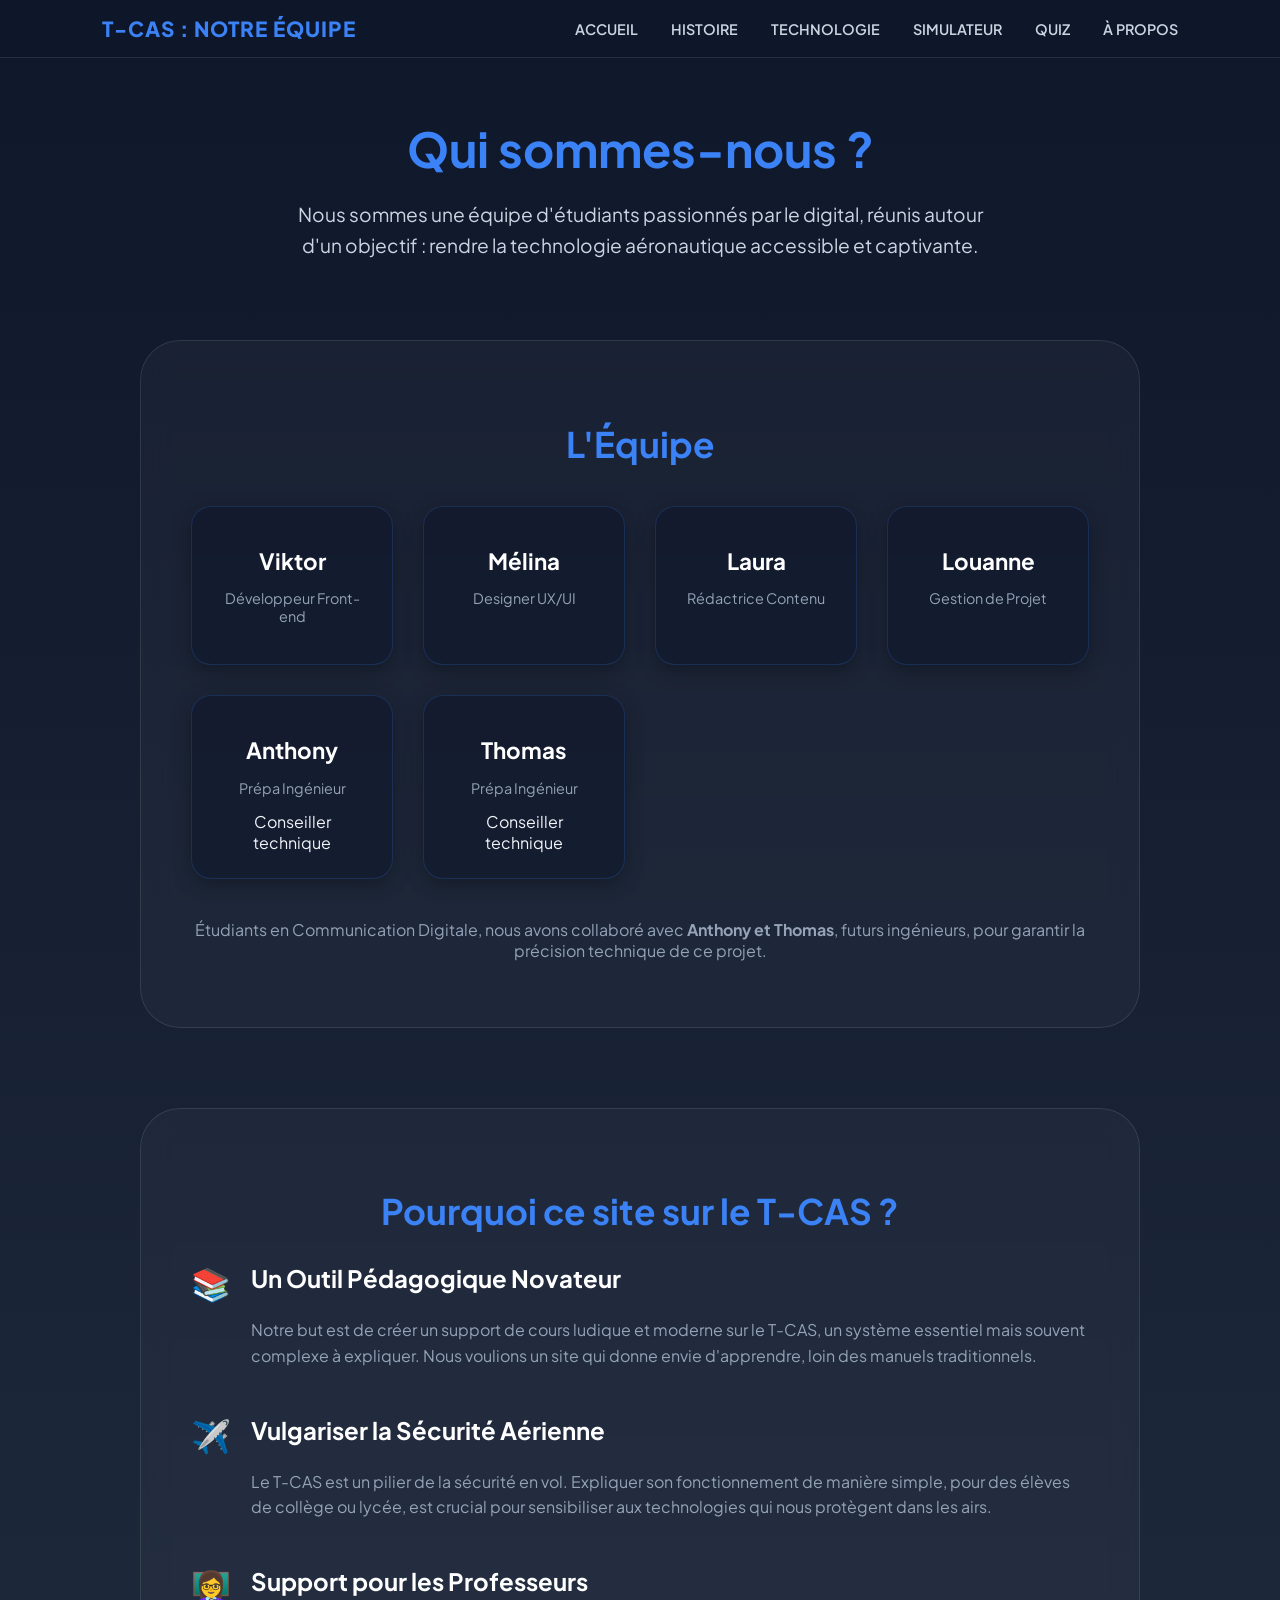
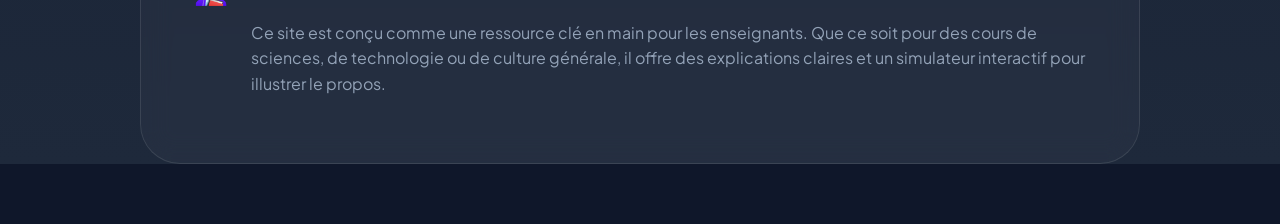
==== commit eedee49d: "technologie finition" ====
--- a/apropos.html
+++ b/apropos.html
@@ -1,29 +1,22 @@
 <!DOCTYPE html>
 <html lang="fr">
-
 <head>
     <meta charset="UTF-8">
     <meta name="viewport" content="width=device-width, initial-scale=1.0">
     <title>À Propos de Notre Équipe - T-CAS</title>
-    <link href="https://fonts.googleapis.com/css2?family=Plus+Jakarta+Sans:wght@400;700;800&display=swap"
-        rel="stylesheet">
+    <link href="https://fonts.googleapis.com/css2?family=Plus+Jakarta+Sans:wght@400;700;800&display=swap" rel="stylesheet">
     <link rel="stylesheet" href="home.css">
     <style>
         /* --- Styles Spécifiques à la page À Propos --- */
-        body,
-        html {
-            overflow-y: auto !important;
-            /* Permet le défilement */
+        body, html {
+            overflow-y: auto !important; /* Permet le défilement */
             height: auto !important;
-            background-color: var(--main-dark-blue);
-            /* Couleur de fond cohérente */
-            font-family: 'Plus Jakarta Sans', sans-serif;
-            /* Police cohérente */
+            background-color: var(--main-dark-blue); /* Couleur de fond cohérente */
+            font-family: 'Plus Jakarta Sans', sans-serif; /* Police cohérente */
         }
 
         #main-site {
-            opacity: 1 !important;
-            /* Affiche le contenu directement */
+            opacity: 1 !important; /* Affiche le contenu directement */
             display: block !important;
             min-height: 100vh;
         }
@@ -82,7 +75,7 @@
             padding: 25px;
             border-radius: 20px;
             border: 1px solid rgba(59, 130, 246, 0.2);
-            box-shadow: 0 5px 20px rgba(0, 0, 0, 0.3);
+            box-shadow: 0 5px 20px rgba(0,0,0,0.3);
             transition: transform 0.3s ease, border-color 0.3s ease;
         }
 
@@ -132,8 +125,7 @@
         .objective-icon {
             font-size: 2rem;
             color: var(--tech-blue);
-            flex-shrink: 0;
-            /* Empêche l'icône de rétrécir */
+            flex-shrink: 0; /* Empêche l'icône de rétrécir */
         }
 
         .objective-text h3 {
@@ -149,7 +141,6 @@
         }
     </style>
 </head>
-
 <body>
 
     <div id="main-site">
@@ -168,8 +159,7 @@
         <div class="about-container">
             <section class="about-hero">
                 <h1>Qui sommes-nous ?</h1>
-                <p>Nous sommes une équipe d'étudiants passionnés par le digital, réunis autour d'un objectif : rendre la
-                    technologie aéronautique accessible et captivante.</p>
+                <p>Nous sommes une équipe d'étudiants passionnés par le digital, réunis autour d'un objectif : rendre la technologie aéronautique accessible et captivante.</p>
             </section>
 
             <section class="team-section">
@@ -192,21 +182,20 @@
                         <p>Gestion de Projet</p>
                     </div>
 
-                    <div class="team-member" style="border-color: #fbbf24; background: rgba(251, 191, 36, 0.05);">
-                        <h3 style="color: #fbbf24;">Anthony</h3>
+                    <div class="team-member">
+                        <h3>Anthony</h3>
                         <p>Prépa Ingénieur</p>
-                        <span style="font-size: 0.7rem; color: #fbbf24; font-weight: bold;">CONSEILLER TECHNIQUE</span>
-                    </div>
-                    <div class="team-member" style="border-color: #fbbf24; background: rgba(251, 191, 36, 0.05);">
-                        <h3 style="color: #fbbf24;">Thomas</h3>
+                        <span>Conseiller technique</span>
+                    </div>
+                    <div class="team-member">
+                        <h3>Thomas</h3>
                         <p>Prépa Ingénieur</p>
-                        <span style="font-size: 0.7rem; color: #fbbf24; font-weight: bold;">CONSEILLER TECHNIQUE</span>
-                    </div>
-                </div>
-
+                        <span>Conseiller technique</span>
+                    </div>
+                </div>
+                
                 <p style="color: #94a3b8; margin-top: 40px;">
-                    Étudiants en Communication Digitale, nous avons collaboré avec <strong>Anthony et Thomas</strong>,
-                    futurs ingénieurs, pour garantir la précision technique de ce projet.
+                    Étudiants en Communication Digitale, nous avons collaboré avec <strong>Anthony et Thomas</strong>, futurs ingénieurs, pour garantir la précision technique de ce projet.
                 </p>
             </section>
 
@@ -216,223 +205,21 @@
                     <span class="objective-icon">📚</span>
                     <div class="objective-text">
                         <h3>Un Outil Pédagogique Novateur</h3>
-                        <p>Notre but est de créer un support de cours ludique et moderne sur le T-CAS, un système
-                            essentiel mais souvent complexe à expliquer. Nous voulions un site qui donne envie
-                            d'apprendre, loin des manuels traditionnels.</p>
+                        <p>Notre but est de créer un support de cours ludique et moderne sur le T-CAS, un système essentiel mais souvent complexe à expliquer. Nous voulions un site qui donne envie d'apprendre, loin des manuels traditionnels.</p>
                     </div>
                 </div>
                 <div class="objective-item">
                     <span class="objective-icon">✈️</span>
                     <div class="objective-text">
                         <h3>Vulgariser la Sécurité Aérienne</h3>
-                        <p>Le T-CAS est un pilier de la sécurité en vol. Expliquer son fonctionnement de manière simple,
-                            pour des élèves de collège ou lycée, est crucial pour sensibiliser aux technologies qui nous
-                            protègent dans les airs.</p>
+                        <p>Le T-CAS est un pilier de la sécurité en vol. Expliquer son fonctionnement de manière simple, pour des élèves de collège ou lycée, est crucial pour sensibiliser aux technologies qui nous protègent dans les airs.</p>
                     </div>
                 </div>
                 <div class="objective-item">
                     <span class="objective-icon">👩‍🏫</span>
                     <div class="objective-text">
                         <h3>Support pour les Professeurs</h3>
-                        <p>Ce site est conçu comme une ressource clé en main pour les enseignants. Que ce soit pour des
-                            cours de sciences, de technologie ou de culture générale, il offre des explications claires
-                            et un simulateur interactif pour illustrer le propos.</p>
-                    </div>
-                </div>
-            </section>
-
-            <!-- FICHE PRODUIT -->
-            <section class="product-section"
-                style="background: var(--glass-card); border: 1px solid rgba(255, 255, 255, 0.1); border-radius: 40px; padding: 50px; margin-top: 80px; backdrop-filter: blur(15px);">
-                <h2 style="color: var(--tech-blue); font-size: 2.2rem; margin-bottom: 10px; text-align: center;">FICHE
-                    PRODUIT</h2>
-                <p style="text-align: center; color: #94a3b8; margin-bottom: 50px;">Support Tactique Physique "TCAS"</p>
-
-                <!-- HERO : Image à gauche, Description à droite -->
-                <div
-                    style="display: grid; grid-template-columns: 1fr 1fr; gap: 50px; align-items: center; margin-bottom: 60px;">
-                    <!-- Image du produit -->
-                    <div style="text-align: center;">
-                        <img src="images/tcas_simulator_product.png" alt="Simulateur TCAS physique"
-                            style="max-width: 100%; border-radius: 20px; box-shadow: 0 15px 50px rgba(0,0,0,0.5);">
-                    </div>
-
-                    <!-- Description progressive -->
-                    <div>
-                        <h3 style="color: white; font-size: 1.8rem; margin-top: 0; margin-bottom: 20px;">Simulateur
-                            Tactique TCAS</h3>
-
-                        <p style="color: #cbd5e1; font-size: 1.1rem; line-height: 1.8; margin-bottom: 20px;">
-                            Un outil pédagogique innovant qui <strong>matérialise les zones de protection
-                                invisibles</strong> (TA/RA) et les trajectoires d'évitement calculées par l'algorithme
-                            TCAS II.
-                        </p>
-
-                        <p style="color: #94a3b8; line-height: 1.7; margin-bottom: 25px;">
-                            Conçu pour les cours de Technologie au collège, ce support permet aux élèves de manipuler
-                            physiquement les avions sur les rails et de comprendre visuellement le passage d'une zone à
-                            l'autre.
-                        </p>
-
-                        <!-- Zones colorées -->
-                        <div style="display: flex; gap: 15px; flex-wrap: wrap; margin-bottom: 25px;">
-                            <span
-                                style="background: rgba(251, 191, 36, 0.2); color: #fbbf24; padding: 8px 16px; border-radius: 20px; font-size: 0.85rem; border: 1px solid rgba(251, 191, 36, 0.4);">Zone
-                                Jaune : TA (40s)</span>
-                            <span
-                                style="background: rgba(249, 115, 22, 0.2); color: #f97316; padding: 8px 16px; border-radius: 20px; font-size: 0.85rem; border: 1px solid rgba(249, 115, 22, 0.4);">Zone
-                                Orange : RA (25s)</span>
-                            <span
-                                style="background: rgba(239, 68, 68, 0.2); color: #ef4444; padding: 8px 16px; border-radius: 20px; font-size: 0.85rem; border: 1px solid rgba(239, 68, 68, 0.4);">Zone
-                                Rouge : Collision (Imminent)</span>
-                        </div>
-
-                        <p style="color: #64748b; font-size: 0.9rem;">
-                            <strong>Public cible :</strong> Élèves de collège, professeurs, workshops grand public
-                        </p>
-                    </div>
-                </div>
-
-                <!-- DÉTAILS TECHNIQUES -->
-                <div style="border-top: 1px solid rgba(255,255,255,0.1); padding-top: 50px;">
-
-                    <!-- Spécifications Techniques -->
-                    <div style="margin-bottom: 40px;">
-                        <h3 style="color: var(--tech-blue); margin-bottom: 25px;">1. Spécifications Techniques et
-                            Matériaux</h3>
-                        <table style="width: 100%; border-collapse: collapse; font-size: 0.95rem;">
-                            <thead>
-                                <tr style="background: rgba(59, 130, 246, 0.2);">
-                                    <th
-                                        style="padding: 14px; text-align: left; color: white; border-bottom: 1px solid rgba(255,255,255,0.1);">
-                                        Composant</th>
-                                    <th
-                                        style="padding: 14px; text-align: left; color: white; border-bottom: 1px solid rgba(255,255,255,0.1);">
-                                        Matériau</th>
-                                    <th
-                                        style="padding: 14px; text-align: left; color: white; border-bottom: 1px solid rgba(255,255,255,0.1);">
-                                        Propriétés</th>
-                                </tr>
-                            </thead>
-                            <tbody>
-                                <tr>
-                                    <td
-                                        style="padding: 14px; color: #cbd5e1; border-bottom: 1px solid rgba(255,255,255,0.05);">
-                                        Panneau vertical</td>
-                                    <td
-                                        style="padding: 14px; color: #94a3b8; border-bottom: 1px solid rgba(255,255,255,0.05);">
-                                        Contreplaqué Peuplier (5mm)</td>
-                                    <td
-                                        style="padding: 14px; color: #94a3b8; border-bottom: 1px solid rgba(255,255,255,0.05);">
-                                        Support rigide, léger, compatible découpeuse laser</td>
-                                </tr>
-                                <tr>
-                                    <td
-                                        style="padding: 14px; color: #cbd5e1; border-bottom: 1px solid rgba(255,255,255,0.05);">
-                                        Pieds supports</td>
-                                    <td
-                                        style="padding: 14px; color: #94a3b8; border-bottom: 1px solid rgba(255,255,255,0.05);">
-                                        Contreplaqué Peuplier (5mm)</td>
-                                    <td
-                                        style="padding: 14px; color: #94a3b8; border-bottom: 1px solid rgba(255,255,255,0.05);">
-                                        Stabilité verticale du dispositif</td>
-                                </tr>
-                                <tr>
-                                    <td
-                                        style="padding: 14px; color: #cbd5e1; border-bottom: 1px solid rgba(255,255,255,0.05);">
-                                        Zones de protection</td>
-                                    <td
-                                        style="padding: 14px; color: #94a3b8; border-bottom: 1px solid rgba(255,255,255,0.05);">
-                                        PMMA (Plexiglas) coloré</td>
-                                    <td
-                                        style="padding: 14px; color: #94a3b8; border-bottom: 1px solid rgba(255,255,255,0.05);">
-                                        <span style="color: #fbbf24;">Jaune (TA)</span>, <span
-                                            style="color: #f97316;">Orange (Alerte)</span>, <span
-                                            style="color: #ef4444;">Rouge (RA)</span>
-                                    </td>
-                                </tr>
-                                <tr>
-                                    <td style="padding: 14px; color: #cbd5e1;">Aéronefs (x2)</td>
-                                    <td style="padding: 14px; color: #94a3b8;">Polymère PLA (Bio-plastique)</td>
-                                    <td style="padding: 14px; color: #94a3b8;">Impression 3D haute définition</td>
-                                </tr>
-                            </tbody>
-                        </table>
-                    </div>
-
-                    <!-- Chaîne de Fabrication -->
-                    <div style="margin-bottom: 40px;">
-                        <h3 style="color: var(--tech-blue); margin-bottom: 25px;">2. Chaîne de Conception et Fabrication
-                            (CAO / FAO)</h3>
-                        <div
-                            style="display: grid; grid-template-columns: repeat(auto-fit, minmax(280px, 1fr)); gap: 20px;">
-                            <div
-                                style="background: rgba(15, 23, 42, 0.6); padding: 25px; border-radius: 16px; border-left: 4px solid var(--tech-blue);">
-                                <h4 style="color: white; margin-top: 0;">Conception 2D (CAO)</h4>
-                                <p style="color: #94a3b8; font-size: 0.95rem; line-height: 1.7;">Design sur Adobe
-                                    Illustrator. Chaque courbe correspond à une pente réelle pour respecter les marges
-                                    ALIM (400 à 700 ft).</p>
-                            </div>
-                            <div
-                                style="background: rgba(15, 23, 42, 0.6); padding: 25px; border-radius: 16px; border-left: 4px solid var(--tech-blue);">
-                                <h4 style="color: white; margin-top: 0;">Modélisation 3D</h4>
-                                <p style="color: #94a3b8; font-size: 0.95rem; line-height: 1.7;">Modèle haute fidélité
-                                    adapté de Sketchfab pour l'impression 3D, ajusté aux rails de 5mm.</p>
-                            </div>
-                            <div
-                                style="background: rgba(15, 23, 42, 0.6); padding: 25px; border-radius: 16px; border-left: 4px solid var(--tech-blue);">
-                                <h4 style="color: white; margin-top: 0;">Usinage (FAO)</h4>
-                                <p style="color: #94a3b8; font-size: 0.95rem; line-height: 1.7;">Découpeuse Laser (bois
-                                    + PMMA) + Impression 3D additive avec remplissage optimisé pour la solidité.</p>
-                            </div>
-                        </div>
-                    </div>
-
-                    <!-- Logique d'utilisation -->
-                    <div style="margin-bottom: 40px;">
-                        <h3 style="color: var(--tech-blue); margin-bottom: 25px;">3. Logique d'Utilisation (Praxéologie)
-                        </h3>
-                        <div style="background: rgba(15, 23, 42, 0.6); padding: 30px; border-radius: 16px;">
-                            <p style="color: #cbd5e1; margin-bottom: 20px; font-size: 1.05rem;">Le support fonctionne
-                                sur un système de <strong>rails à trois niveaux</strong> :</p>
-                            <ul style="color: #94a3b8; line-height: 2.2; font-size: 1rem; padding-left: 20px;">
-                                <li><strong style="color: white;">Rail Central :</strong> Trajectoire de conflit
-                                    (collision certaine sans action)</li>
-                                <li><strong style="color: #22c55e;">Rail Supérieur (Climb) :</strong> Trajectoire de
-                                    sauvetage "Monter"</li>
-                                <li><strong style="color: #ef4444;">Rail Inférieur (Descend) :</strong> Trajectoire de
-                                    sauvetage "Descendre"</li>
-                            </ul>
-                            <div
-                                style="background: rgba(59, 130, 246, 0.15); padding: 20px; border-radius: 12px; margin-top: 25px; border: 1px solid rgba(59, 130, 246, 0.3);">
-                                <p style="color: var(--tech-blue); margin: 0; font-weight: bold;">Objectif pour l'élève
-                                    : Quitter le rail central pour rejoindre un rail de sécurité dès l'entrée en Zone
-                                    Rouge, simulant le temps de réaction de moins de 5 secondes.</p>
-                            </div>
-                        </div>
-                    </div>
-
-                    <!-- Coût et Maintenance -->
-                    <div style="display: grid; grid-template-columns: repeat(auto-fit, minmax(300px, 1fr)); gap: 25px;">
-                        <div
-                            style="background: rgba(251, 191, 36, 0.1); padding: 30px; border-radius: 16px; border: 1px solid rgba(251, 191, 36, 0.3);">
-                            <h4 style="color: #fbbf24; margin-top: 0; font-size: 1.3rem;">Coût total : ~45,00 €</h4>
-                            <ul style="color: #94a3b8; font-size: 0.95rem; line-height: 2;">
-                                <li><strong>Durabilité :</strong> Résiste à des centaines de manipulations</li>
-                                <li><strong>Fidélité visuelle :</strong> Zones colorées identifiables instantanément
-                                </li>
-                                <li><strong>Ergonomie :</strong> Avions amovibles pour démonstration</li>
-                            </ul>
-                        </div>
-                        <div
-                            style="background: rgba(34, 197, 94, 0.1); padding: 30px; border-radius: 16px; border: 1px solid rgba(34, 197, 94, 0.3);">
-                            <h4 style="color: #22c55e; margin-top: 0; font-size: 1.3rem;">Maintenance et Fin de Vie</h4>
-                            <ul style="color: #94a3b8; font-size: 0.95rem; line-height: 2;">
-                                <li><strong>Réparabilité :</strong> Avions remplaçables par réimpression 3D</li>
-                                <li><strong>Environnement :</strong> Bois biodégradable, PMMA recyclable via filières
-                                    spécialisées</li>
-                            </ul>
-                        </div>
+                        <p>Ce site est conçu comme une ressource clé en main pour les enseignants. Que ce soit pour des cours de sciences, de technologie ou de culture générale, il offre des explications claires et un simulateur interactif pour illustrer le propos.</p>
                     </div>
                 </div>
             </section>
@@ -441,5 +228,6 @@
     </div>
 
 </body>
-
-</html>+</html>
+
+
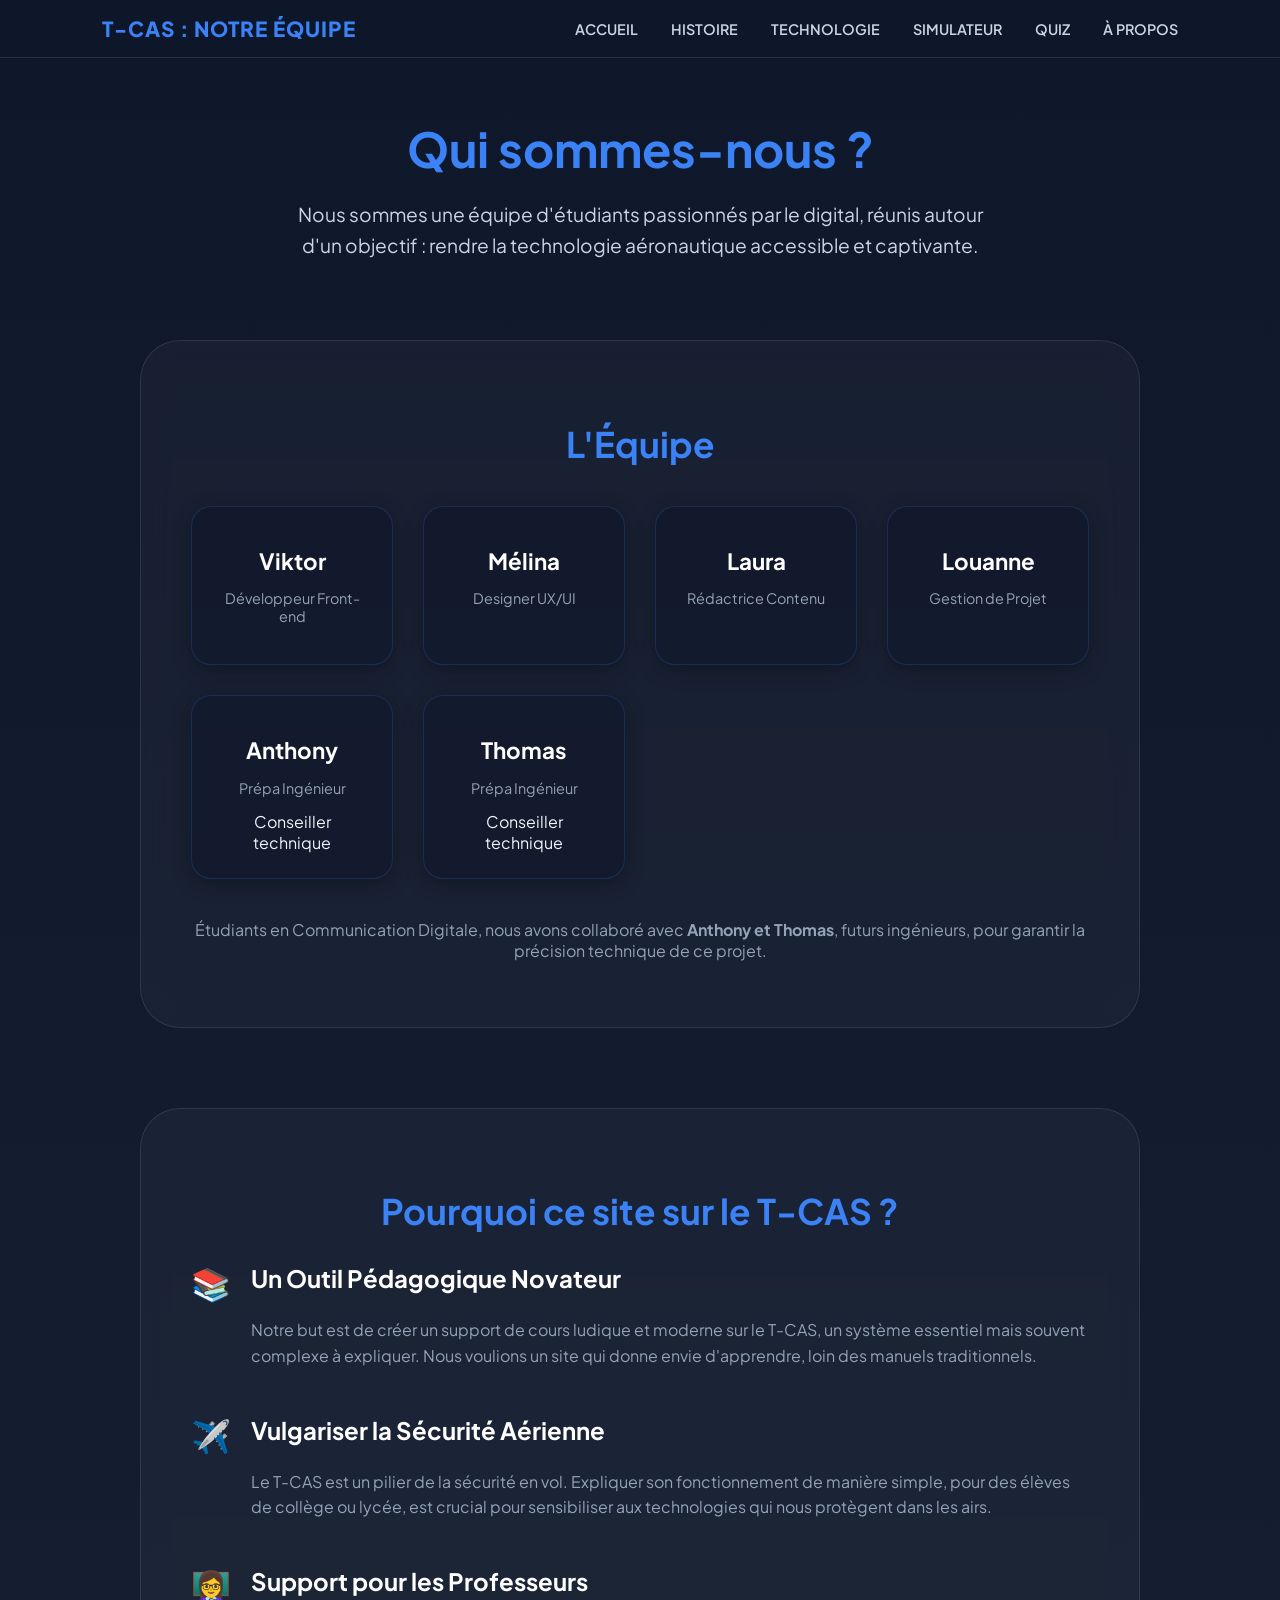
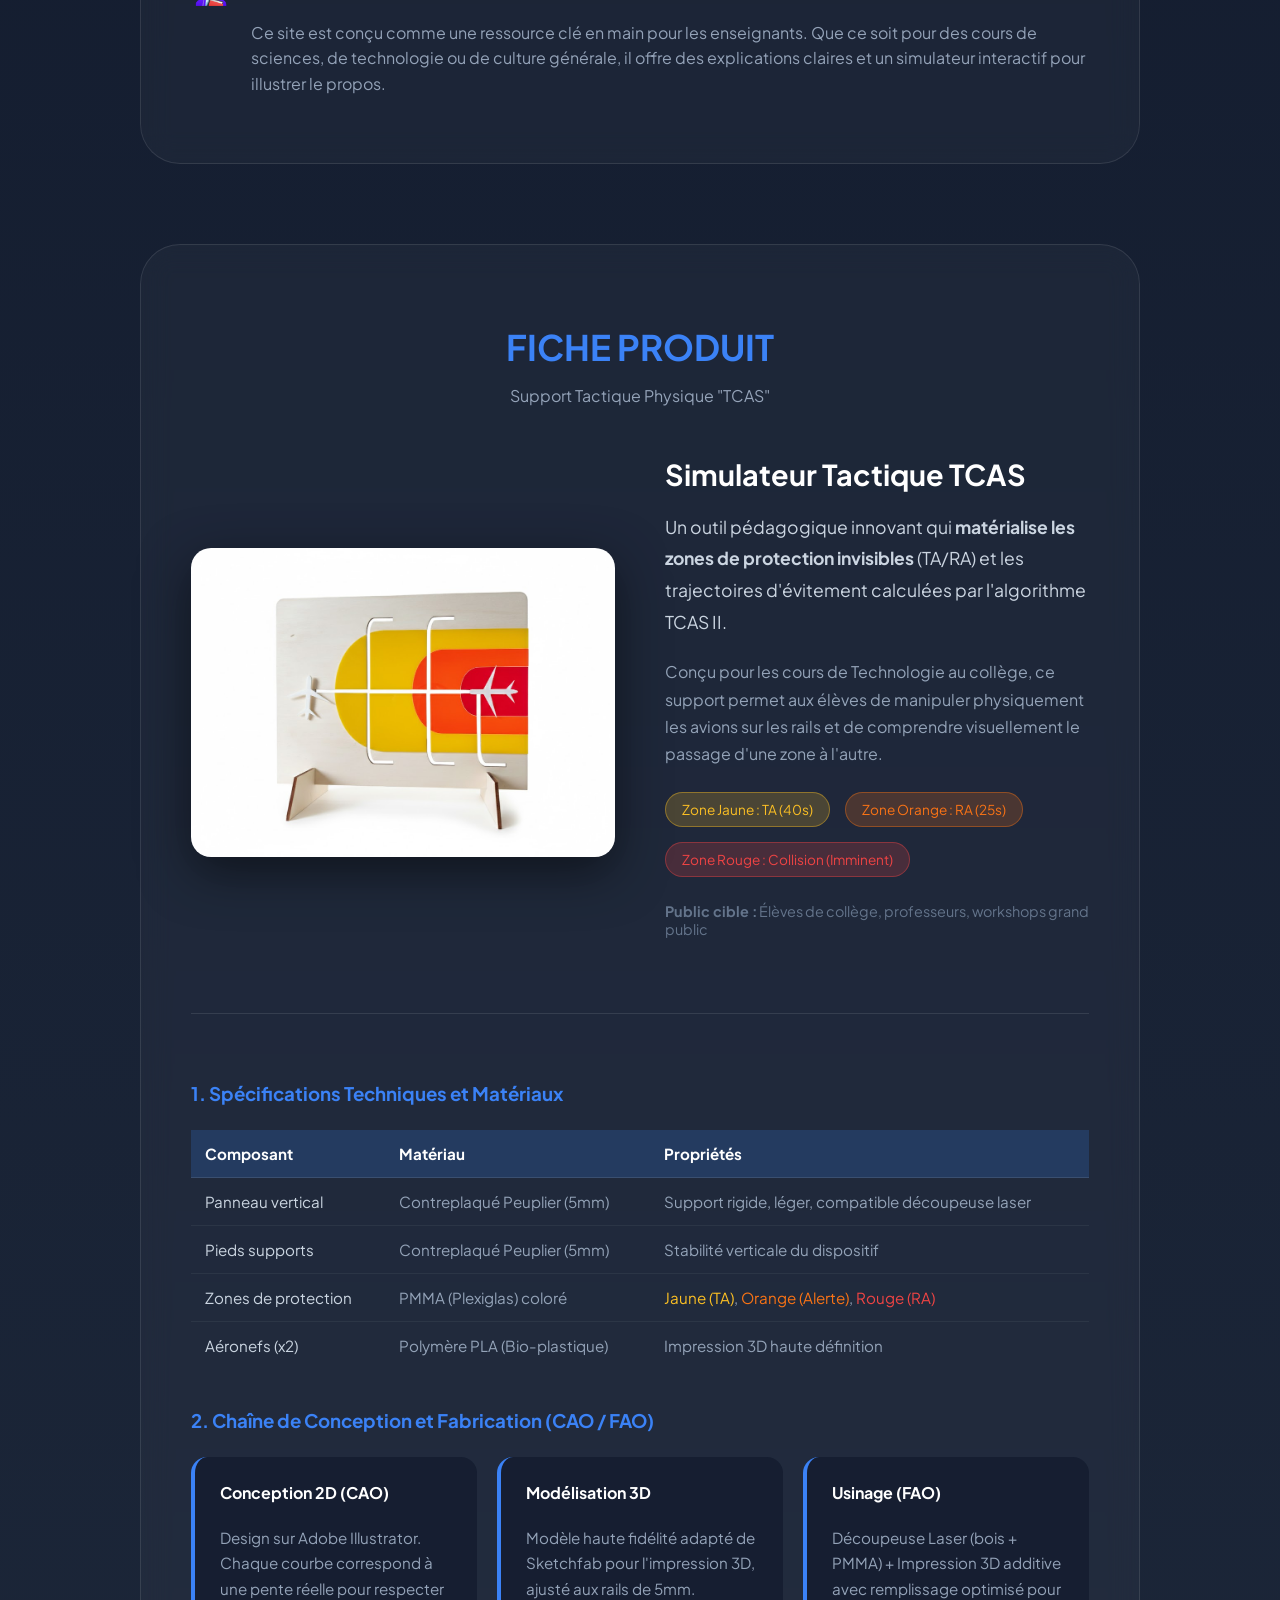
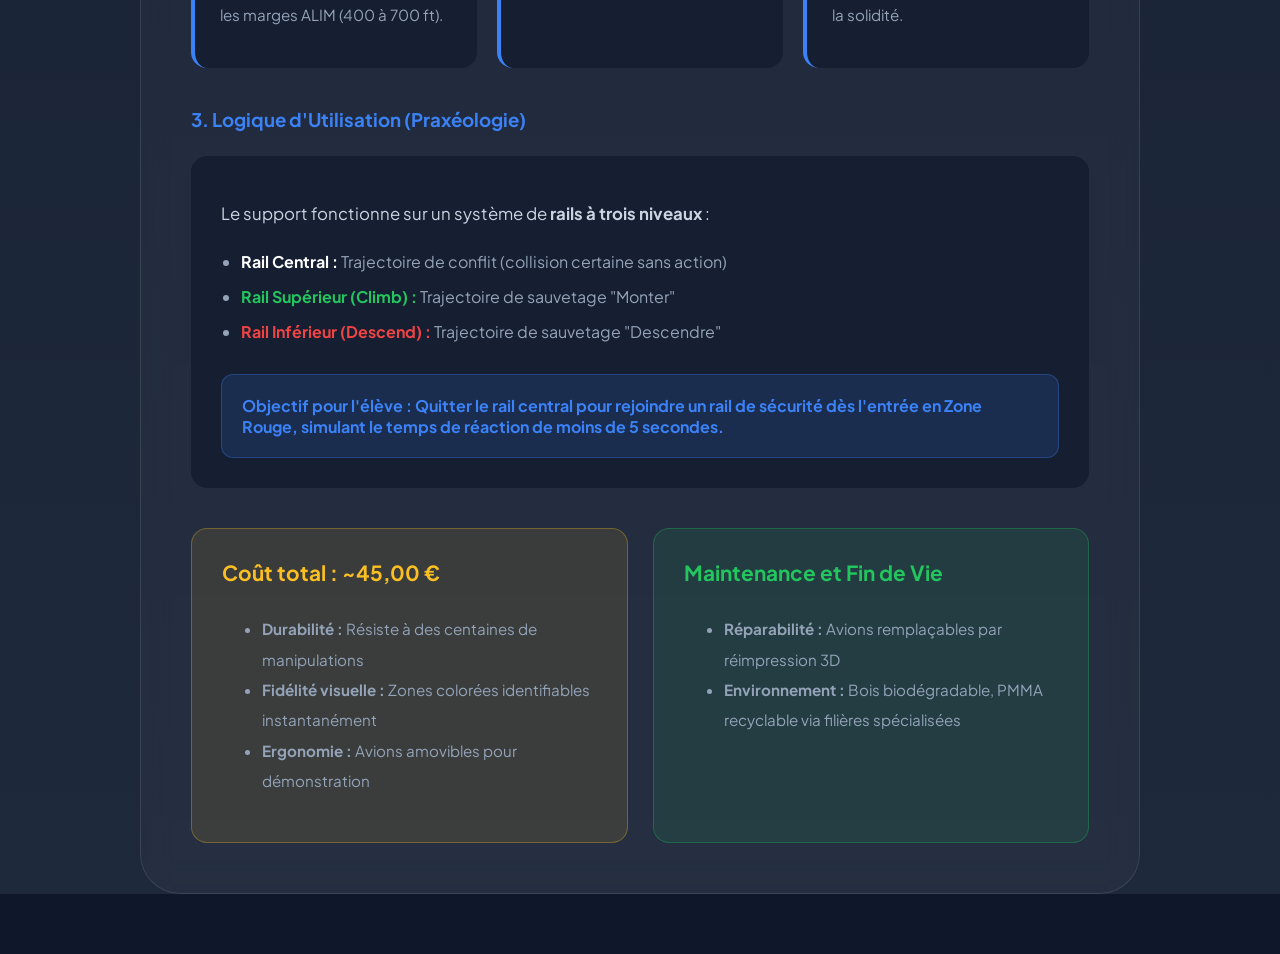
==== commit 75701a21: "Merge remote-tracking branch 'origin/main'" ====
--- a/apropos.html
+++ b/apropos.html
@@ -1,22 +1,29 @@
 <!DOCTYPE html>
 <html lang="fr">
+
 <head>
     <meta charset="UTF-8">
     <meta name="viewport" content="width=device-width, initial-scale=1.0">
     <title>À Propos de Notre Équipe - T-CAS</title>
-    <link href="https://fonts.googleapis.com/css2?family=Plus+Jakarta+Sans:wght@400;700;800&display=swap" rel="stylesheet">
+    <link href="https://fonts.googleapis.com/css2?family=Plus+Jakarta+Sans:wght@400;700;800&display=swap"
+        rel="stylesheet">
     <link rel="stylesheet" href="home.css">
     <style>
         /* --- Styles Spécifiques à la page À Propos --- */
-        body, html {
-            overflow-y: auto !important; /* Permet le défilement */
+        body,
+        html {
+            overflow-y: auto !important;
+            /* Permet le défilement */
             height: auto !important;
-            background-color: var(--main-dark-blue); /* Couleur de fond cohérente */
-            font-family: 'Plus Jakarta Sans', sans-serif; /* Police cohérente */
+            background-color: var(--main-dark-blue);
+            /* Couleur de fond cohérente */
+            font-family: 'Plus Jakarta Sans', sans-serif;
+            /* Police cohérente */
         }
 
         #main-site {
-            opacity: 1 !important; /* Affiche le contenu directement */
+            opacity: 1 !important;
+            /* Affiche le contenu directement */
             display: block !important;
             min-height: 100vh;
         }
@@ -75,7 +82,7 @@
             padding: 25px;
             border-radius: 20px;
             border: 1px solid rgba(59, 130, 246, 0.2);
-            box-shadow: 0 5px 20px rgba(0,0,0,0.3);
+            box-shadow: 0 5px 20px rgba(0, 0, 0, 0.3);
             transition: transform 0.3s ease, border-color 0.3s ease;
         }
 
@@ -125,7 +132,8 @@
         .objective-icon {
             font-size: 2rem;
             color: var(--tech-blue);
-            flex-shrink: 0; /* Empêche l'icône de rétrécir */
+            flex-shrink: 0;
+            /* Empêche l'icône de rétrécir */
         }
 
         .objective-text h3 {
@@ -141,6 +149,7 @@
         }
     </style>
 </head>
+
 <body>
 
     <div id="main-site">
@@ -159,7 +168,8 @@
         <div class="about-container">
             <section class="about-hero">
                 <h1>Qui sommes-nous ?</h1>
-                <p>Nous sommes une équipe d'étudiants passionnés par le digital, réunis autour d'un objectif : rendre la technologie aéronautique accessible et captivante.</p>
+                <p>Nous sommes une équipe d'étudiants passionnés par le digital, réunis autour d'un objectif : rendre la
+                    technologie aéronautique accessible et captivante.</p>
             </section>
 
             <section class="team-section">
@@ -193,9 +203,10 @@
                         <span>Conseiller technique</span>
                     </div>
                 </div>
-                
+
                 <p style="color: #94a3b8; margin-top: 40px;">
-                    Étudiants en Communication Digitale, nous avons collaboré avec <strong>Anthony et Thomas</strong>, futurs ingénieurs, pour garantir la précision technique de ce projet.
+                    Étudiants en Communication Digitale, nous avons collaboré avec <strong>Anthony et Thomas</strong>,
+                    futurs ingénieurs, pour garantir la précision technique de ce projet.
                 </p>
             </section>
 
@@ -205,21 +216,223 @@
                     <span class="objective-icon">📚</span>
                     <div class="objective-text">
                         <h3>Un Outil Pédagogique Novateur</h3>
-                        <p>Notre but est de créer un support de cours ludique et moderne sur le T-CAS, un système essentiel mais souvent complexe à expliquer. Nous voulions un site qui donne envie d'apprendre, loin des manuels traditionnels.</p>
+                        <p>Notre but est de créer un support de cours ludique et moderne sur le T-CAS, un système
+                            essentiel mais souvent complexe à expliquer. Nous voulions un site qui donne envie
+                            d'apprendre, loin des manuels traditionnels.</p>
                     </div>
                 </div>
                 <div class="objective-item">
                     <span class="objective-icon">✈️</span>
                     <div class="objective-text">
                         <h3>Vulgariser la Sécurité Aérienne</h3>
-                        <p>Le T-CAS est un pilier de la sécurité en vol. Expliquer son fonctionnement de manière simple, pour des élèves de collège ou lycée, est crucial pour sensibiliser aux technologies qui nous protègent dans les airs.</p>
+                        <p>Le T-CAS est un pilier de la sécurité en vol. Expliquer son fonctionnement de manière simple,
+                            pour des élèves de collège ou lycée, est crucial pour sensibiliser aux technologies qui nous
+                            protègent dans les airs.</p>
                     </div>
                 </div>
                 <div class="objective-item">
                     <span class="objective-icon">👩‍🏫</span>
                     <div class="objective-text">
                         <h3>Support pour les Professeurs</h3>
-                        <p>Ce site est conçu comme une ressource clé en main pour les enseignants. Que ce soit pour des cours de sciences, de technologie ou de culture générale, il offre des explications claires et un simulateur interactif pour illustrer le propos.</p>
+                        <p>Ce site est conçu comme une ressource clé en main pour les enseignants. Que ce soit pour des
+                            cours de sciences, de technologie ou de culture générale, il offre des explications claires
+                            et un simulateur interactif pour illustrer le propos.</p>
+                    </div>
+                </div>
+            </section>
+
+            <!-- FICHE PRODUIT -->
+            <section class="product-section"
+                style="background: var(--glass-card); border: 1px solid rgba(255, 255, 255, 0.1); border-radius: 40px; padding: 50px; margin-top: 80px; backdrop-filter: blur(15px);">
+                <h2 style="color: var(--tech-blue); font-size: 2.2rem; margin-bottom: 10px; text-align: center;">FICHE
+                    PRODUIT</h2>
+                <p style="text-align: center; color: #94a3b8; margin-bottom: 50px;">Support Tactique Physique "TCAS"</p>
+
+                <!-- HERO : Image à gauche, Description à droite -->
+                <div
+                    style="display: grid; grid-template-columns: 1fr 1fr; gap: 50px; align-items: center; margin-bottom: 60px;">
+                    <!-- Image du produit -->
+                    <div style="text-align: center;">
+                        <img src="images/tcas_simulator_product.png" alt="Simulateur TCAS physique"
+                            style="max-width: 100%; border-radius: 20px; box-shadow: 0 15px 50px rgba(0,0,0,0.5);">
+                    </div>
+
+                    <!-- Description progressive -->
+                    <div>
+                        <h3 style="color: white; font-size: 1.8rem; margin-top: 0; margin-bottom: 20px;">Simulateur
+                            Tactique TCAS</h3>
+
+                        <p style="color: #cbd5e1; font-size: 1.1rem; line-height: 1.8; margin-bottom: 20px;">
+                            Un outil pédagogique innovant qui <strong>matérialise les zones de protection
+                                invisibles</strong> (TA/RA) et les trajectoires d'évitement calculées par l'algorithme
+                            TCAS II.
+                        </p>
+
+                        <p style="color: #94a3b8; line-height: 1.7; margin-bottom: 25px;">
+                            Conçu pour les cours de Technologie au collège, ce support permet aux élèves de manipuler
+                            physiquement les avions sur les rails et de comprendre visuellement le passage d'une zone à
+                            l'autre.
+                        </p>
+
+                        <!-- Zones colorées -->
+                        <div style="display: flex; gap: 15px; flex-wrap: wrap; margin-bottom: 25px;">
+                            <span
+                                style="background: rgba(251, 191, 36, 0.2); color: #fbbf24; padding: 8px 16px; border-radius: 20px; font-size: 0.85rem; border: 1px solid rgba(251, 191, 36, 0.4);">Zone
+                                Jaune : TA (40s)</span>
+                            <span
+                                style="background: rgba(249, 115, 22, 0.2); color: #f97316; padding: 8px 16px; border-radius: 20px; font-size: 0.85rem; border: 1px solid rgba(249, 115, 22, 0.4);">Zone
+                                Orange : RA (25s)</span>
+                            <span
+                                style="background: rgba(239, 68, 68, 0.2); color: #ef4444; padding: 8px 16px; border-radius: 20px; font-size: 0.85rem; border: 1px solid rgba(239, 68, 68, 0.4);">Zone
+                                Rouge : Collision (Imminent)</span>
+                        </div>
+
+                        <p style="color: #64748b; font-size: 0.9rem;">
+                            <strong>Public cible :</strong> Élèves de collège, professeurs, workshops grand public
+                        </p>
+                    </div>
+                </div>
+
+                <!-- DÉTAILS TECHNIQUES -->
+                <div style="border-top: 1px solid rgba(255,255,255,0.1); padding-top: 50px;">
+
+                    <!-- Spécifications Techniques -->
+                    <div style="margin-bottom: 40px;">
+                        <h3 style="color: var(--tech-blue); margin-bottom: 25px;">1. Spécifications Techniques et
+                            Matériaux</h3>
+                        <table style="width: 100%; border-collapse: collapse; font-size: 0.95rem;">
+                            <thead>
+                                <tr style="background: rgba(59, 130, 246, 0.2);">
+                                    <th
+                                        style="padding: 14px; text-align: left; color: white; border-bottom: 1px solid rgba(255,255,255,0.1);">
+                                        Composant</th>
+                                    <th
+                                        style="padding: 14px; text-align: left; color: white; border-bottom: 1px solid rgba(255,255,255,0.1);">
+                                        Matériau</th>
+                                    <th
+                                        style="padding: 14px; text-align: left; color: white; border-bottom: 1px solid rgba(255,255,255,0.1);">
+                                        Propriétés</th>
+                                </tr>
+                            </thead>
+                            <tbody>
+                                <tr>
+                                    <td
+                                        style="padding: 14px; color: #cbd5e1; border-bottom: 1px solid rgba(255,255,255,0.05);">
+                                        Panneau vertical</td>
+                                    <td
+                                        style="padding: 14px; color: #94a3b8; border-bottom: 1px solid rgba(255,255,255,0.05);">
+                                        Contreplaqué Peuplier (5mm)</td>
+                                    <td
+                                        style="padding: 14px; color: #94a3b8; border-bottom: 1px solid rgba(255,255,255,0.05);">
+                                        Support rigide, léger, compatible découpeuse laser</td>
+                                </tr>
+                                <tr>
+                                    <td
+                                        style="padding: 14px; color: #cbd5e1; border-bottom: 1px solid rgba(255,255,255,0.05);">
+                                        Pieds supports</td>
+                                    <td
+                                        style="padding: 14px; color: #94a3b8; border-bottom: 1px solid rgba(255,255,255,0.05);">
+                                        Contreplaqué Peuplier (5mm)</td>
+                                    <td
+                                        style="padding: 14px; color: #94a3b8; border-bottom: 1px solid rgba(255,255,255,0.05);">
+                                        Stabilité verticale du dispositif</td>
+                                </tr>
+                                <tr>
+                                    <td
+                                        style="padding: 14px; color: #cbd5e1; border-bottom: 1px solid rgba(255,255,255,0.05);">
+                                        Zones de protection</td>
+                                    <td
+                                        style="padding: 14px; color: #94a3b8; border-bottom: 1px solid rgba(255,255,255,0.05);">
+                                        PMMA (Plexiglas) coloré</td>
+                                    <td
+                                        style="padding: 14px; color: #94a3b8; border-bottom: 1px solid rgba(255,255,255,0.05);">
+                                        <span style="color: #fbbf24;">Jaune (TA)</span>, <span
+                                            style="color: #f97316;">Orange (Alerte)</span>, <span
+                                            style="color: #ef4444;">Rouge (RA)</span>
+                                    </td>
+                                </tr>
+                                <tr>
+                                    <td style="padding: 14px; color: #cbd5e1;">Aéronefs (x2)</td>
+                                    <td style="padding: 14px; color: #94a3b8;">Polymère PLA (Bio-plastique)</td>
+                                    <td style="padding: 14px; color: #94a3b8;">Impression 3D haute définition</td>
+                                </tr>
+                            </tbody>
+                        </table>
+                    </div>
+
+                    <!-- Chaîne de Fabrication -->
+                    <div style="margin-bottom: 40px;">
+                        <h3 style="color: var(--tech-blue); margin-bottom: 25px;">2. Chaîne de Conception et Fabrication
+                            (CAO / FAO)</h3>
+                        <div
+                            style="display: grid; grid-template-columns: repeat(auto-fit, minmax(280px, 1fr)); gap: 20px;">
+                            <div
+                                style="background: rgba(15, 23, 42, 0.6); padding: 25px; border-radius: 16px; border-left: 4px solid var(--tech-blue);">
+                                <h4 style="color: white; margin-top: 0;">Conception 2D (CAO)</h4>
+                                <p style="color: #94a3b8; font-size: 0.95rem; line-height: 1.7;">Design sur Adobe
+                                    Illustrator. Chaque courbe correspond à une pente réelle pour respecter les marges
+                                    ALIM (400 à 700 ft).</p>
+                            </div>
+                            <div
+                                style="background: rgba(15, 23, 42, 0.6); padding: 25px; border-radius: 16px; border-left: 4px solid var(--tech-blue);">
+                                <h4 style="color: white; margin-top: 0;">Modélisation 3D</h4>
+                                <p style="color: #94a3b8; font-size: 0.95rem; line-height: 1.7;">Modèle haute fidélité
+                                    adapté de Sketchfab pour l'impression 3D, ajusté aux rails de 5mm.</p>
+                            </div>
+                            <div
+                                style="background: rgba(15, 23, 42, 0.6); padding: 25px; border-radius: 16px; border-left: 4px solid var(--tech-blue);">
+                                <h4 style="color: white; margin-top: 0;">Usinage (FAO)</h4>
+                                <p style="color: #94a3b8; font-size: 0.95rem; line-height: 1.7;">Découpeuse Laser (bois
+                                    + PMMA) + Impression 3D additive avec remplissage optimisé pour la solidité.</p>
+                            </div>
+                        </div>
+                    </div>
+
+                    <!-- Logique d'utilisation -->
+                    <div style="margin-bottom: 40px;">
+                        <h3 style="color: var(--tech-blue); margin-bottom: 25px;">3. Logique d'Utilisation (Praxéologie)
+                        </h3>
+                        <div style="background: rgba(15, 23, 42, 0.6); padding: 30px; border-radius: 16px;">
+                            <p style="color: #cbd5e1; margin-bottom: 20px; font-size: 1.05rem;">Le support fonctionne
+                                sur un système de <strong>rails à trois niveaux</strong> :</p>
+                            <ul style="color: #94a3b8; line-height: 2.2; font-size: 1rem; padding-left: 20px;">
+                                <li><strong style="color: white;">Rail Central :</strong> Trajectoire de conflit
+                                    (collision certaine sans action)</li>
+                                <li><strong style="color: #22c55e;">Rail Supérieur (Climb) :</strong> Trajectoire de
+                                    sauvetage "Monter"</li>
+                                <li><strong style="color: #ef4444;">Rail Inférieur (Descend) :</strong> Trajectoire de
+                                    sauvetage "Descendre"</li>
+                            </ul>
+                            <div
+                                style="background: rgba(59, 130, 246, 0.15); padding: 20px; border-radius: 12px; margin-top: 25px; border: 1px solid rgba(59, 130, 246, 0.3);">
+                                <p style="color: var(--tech-blue); margin: 0; font-weight: bold;">Objectif pour l'élève
+                                    : Quitter le rail central pour rejoindre un rail de sécurité dès l'entrée en Zone
+                                    Rouge, simulant le temps de réaction de moins de 5 secondes.</p>
+                            </div>
+                        </div>
+                    </div>
+
+                    <!-- Coût et Maintenance -->
+                    <div style="display: grid; grid-template-columns: repeat(auto-fit, minmax(300px, 1fr)); gap: 25px;">
+                        <div
+                            style="background: rgba(251, 191, 36, 0.1); padding: 30px; border-radius: 16px; border: 1px solid rgba(251, 191, 36, 0.3);">
+                            <h4 style="color: #fbbf24; margin-top: 0; font-size: 1.3rem;">Coût total : ~45,00 €</h4>
+                            <ul style="color: #94a3b8; font-size: 0.95rem; line-height: 2;">
+                                <li><strong>Durabilité :</strong> Résiste à des centaines de manipulations</li>
+                                <li><strong>Fidélité visuelle :</strong> Zones colorées identifiables instantanément
+                                </li>
+                                <li><strong>Ergonomie :</strong> Avions amovibles pour démonstration</li>
+                            </ul>
+                        </div>
+                        <div
+                            style="background: rgba(34, 197, 94, 0.1); padding: 30px; border-radius: 16px; border: 1px solid rgba(34, 197, 94, 0.3);">
+                            <h4 style="color: #22c55e; margin-top: 0; font-size: 1.3rem;">Maintenance et Fin de Vie</h4>
+                            <ul style="color: #94a3b8; font-size: 0.95rem; line-height: 2;">
+                                <li><strong>Réparabilité :</strong> Avions remplaçables par réimpression 3D</li>
+                                <li><strong>Environnement :</strong> Bois biodégradable, PMMA recyclable via filières
+                                    spécialisées</li>
+                            </ul>
+                        </div>
                     </div>
                 </div>
             </section>
@@ -228,6 +441,5 @@
     </div>
 
 </body>
-</html>
-
-
+
+</html>
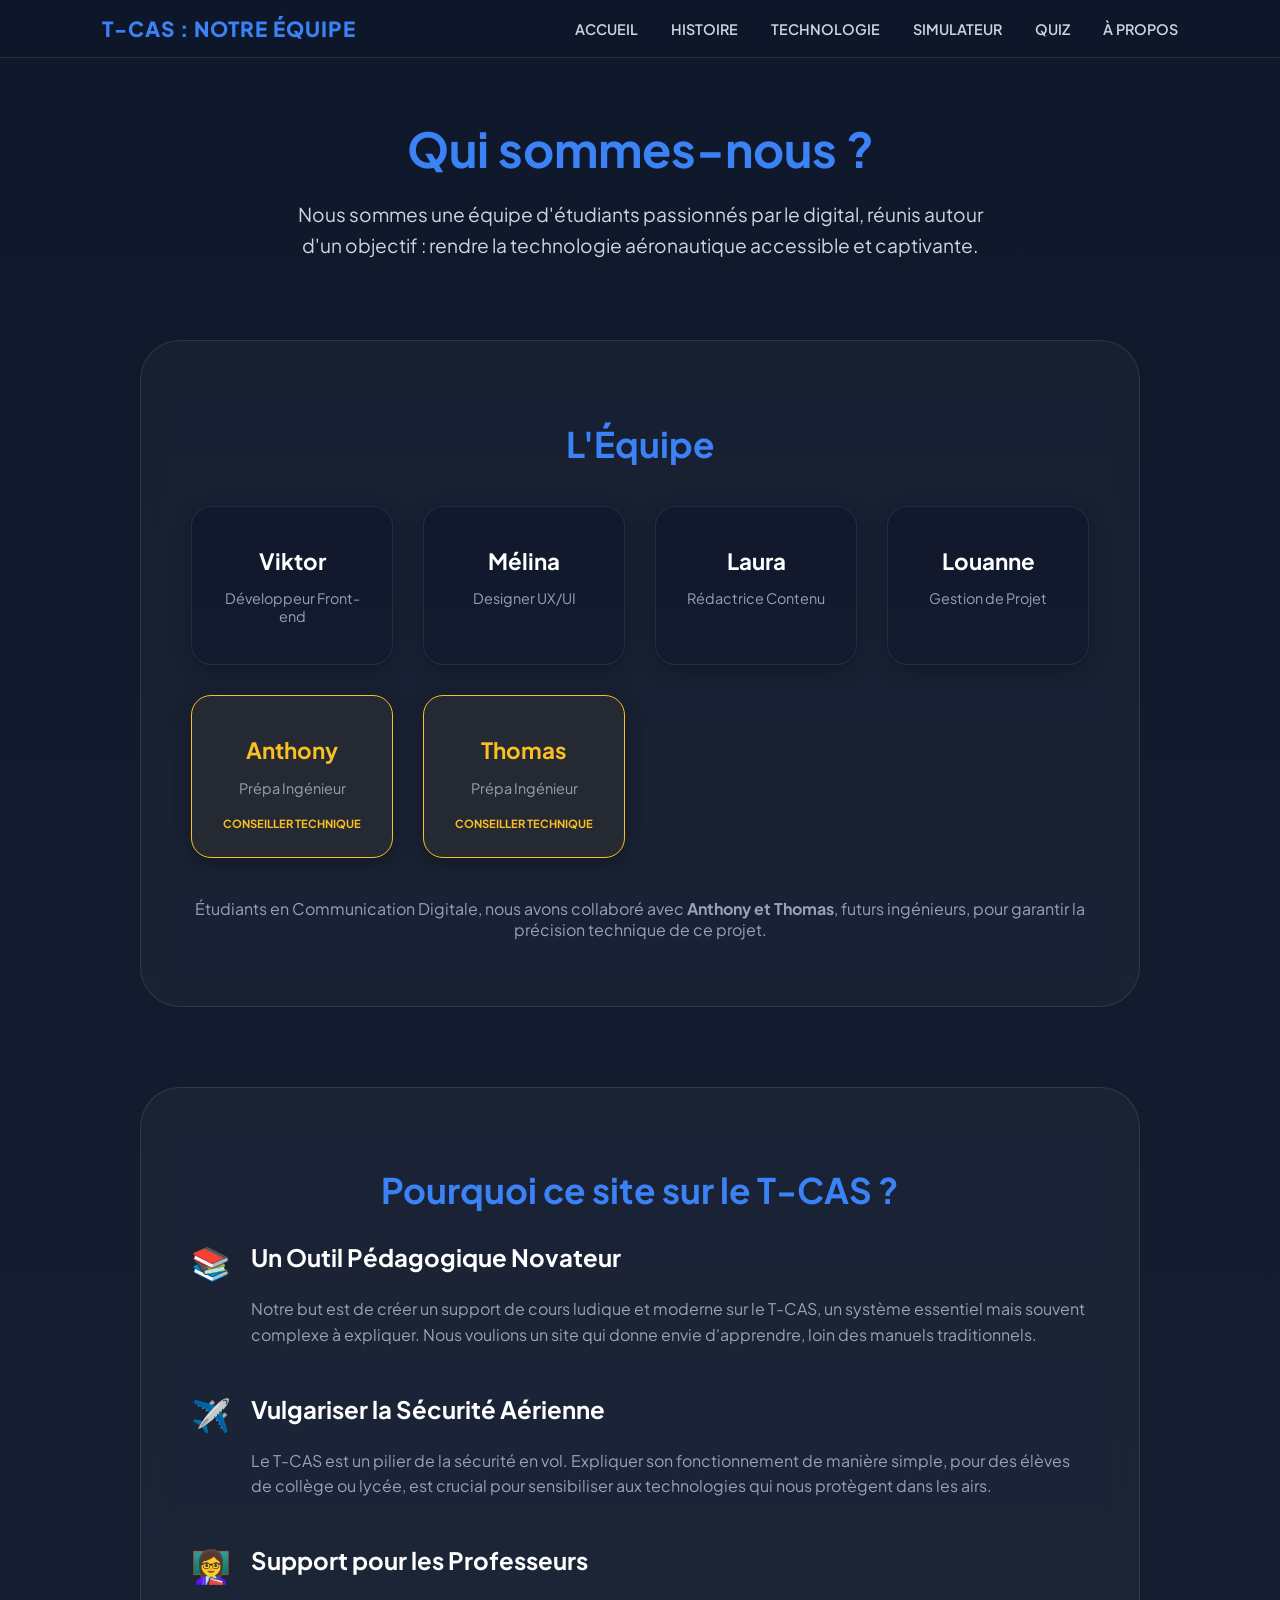
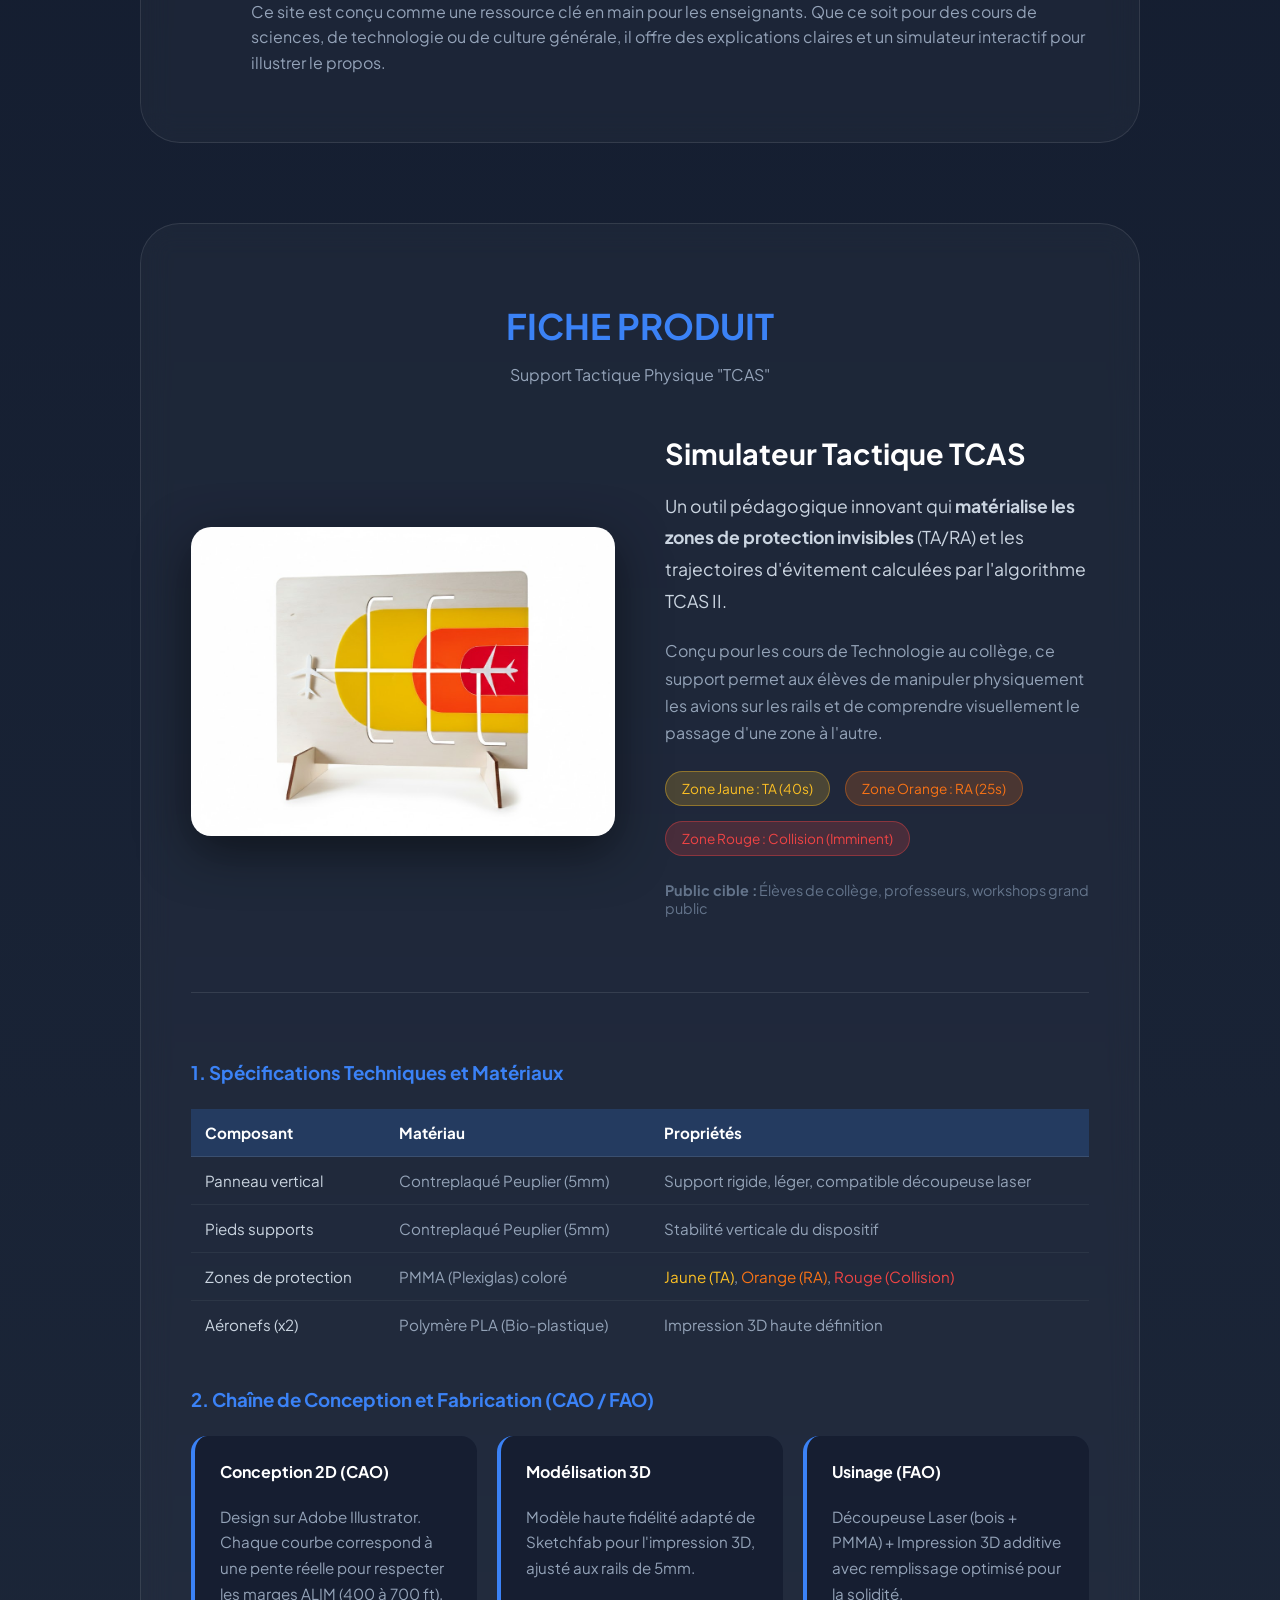
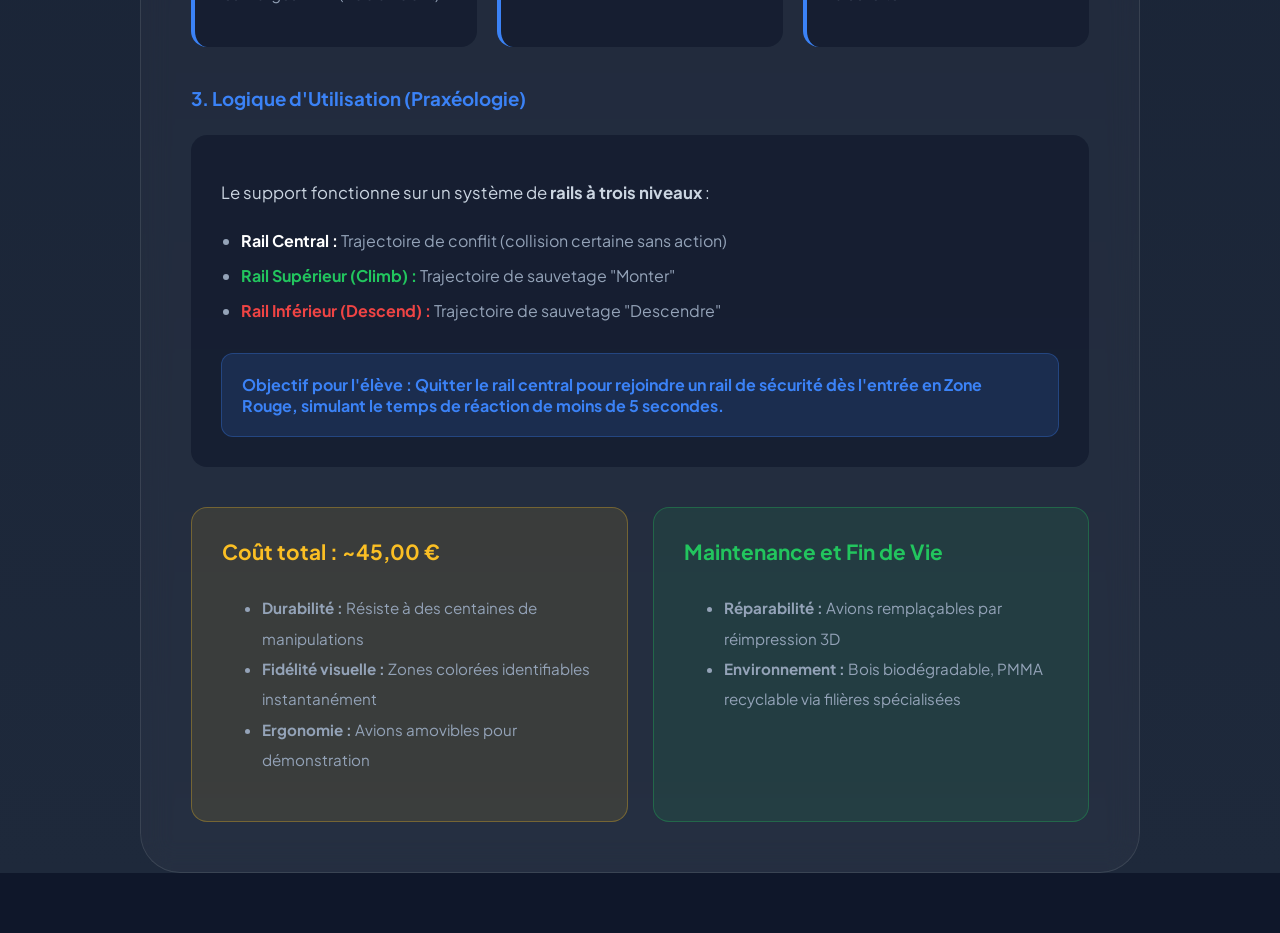
==== commit ce840182: "Diplome" ====
--- a/apropos.html
+++ b/apropos.html
@@ -192,15 +192,15 @@
                         <p>Gestion de Projet</p>
                     </div>
 
-                    <div class="team-member">
-                        <h3>Anthony</h3>
+                    <div class="team-member" style="border-color: #fbbf24; background: rgba(251, 191, 36, 0.05);">
+                        <h3 style="color: #fbbf24;">Anthony</h3>
                         <p>Prépa Ingénieur</p>
-                        <span>Conseiller technique</span>
-                    </div>
-                    <div class="team-member">
-                        <h3>Thomas</h3>
+                        <span style="font-size: 0.7rem; color: #fbbf24; font-weight: bold;">CONSEILLER TECHNIQUE</span>
+                    </div>
+                    <div class="team-member" style="border-color: #fbbf24; background: rgba(251, 191, 36, 0.05);">
+                        <h3 style="color: #fbbf24;">Thomas</h3>
                         <p>Prépa Ingénieur</p>
-                        <span>Conseiller technique</span>
+                        <span style="font-size: 0.7rem; color: #fbbf24; font-weight: bold;">CONSEILLER TECHNIQUE</span>
                     </div>
                 </div>
 
@@ -347,8 +347,8 @@
                                     <td
                                         style="padding: 14px; color: #94a3b8; border-bottom: 1px solid rgba(255,255,255,0.05);">
                                         <span style="color: #fbbf24;">Jaune (TA)</span>, <span
-                                            style="color: #f97316;">Orange (Alerte)</span>, <span
-                                            style="color: #ef4444;">Rouge (RA)</span>
+                                            style="color: #f97316;">Orange (RA)</span>, <span
+                                            style="color: #ef4444;">Rouge (Collision)</span>
                                     </td>
                                 </tr>
                                 <tr>
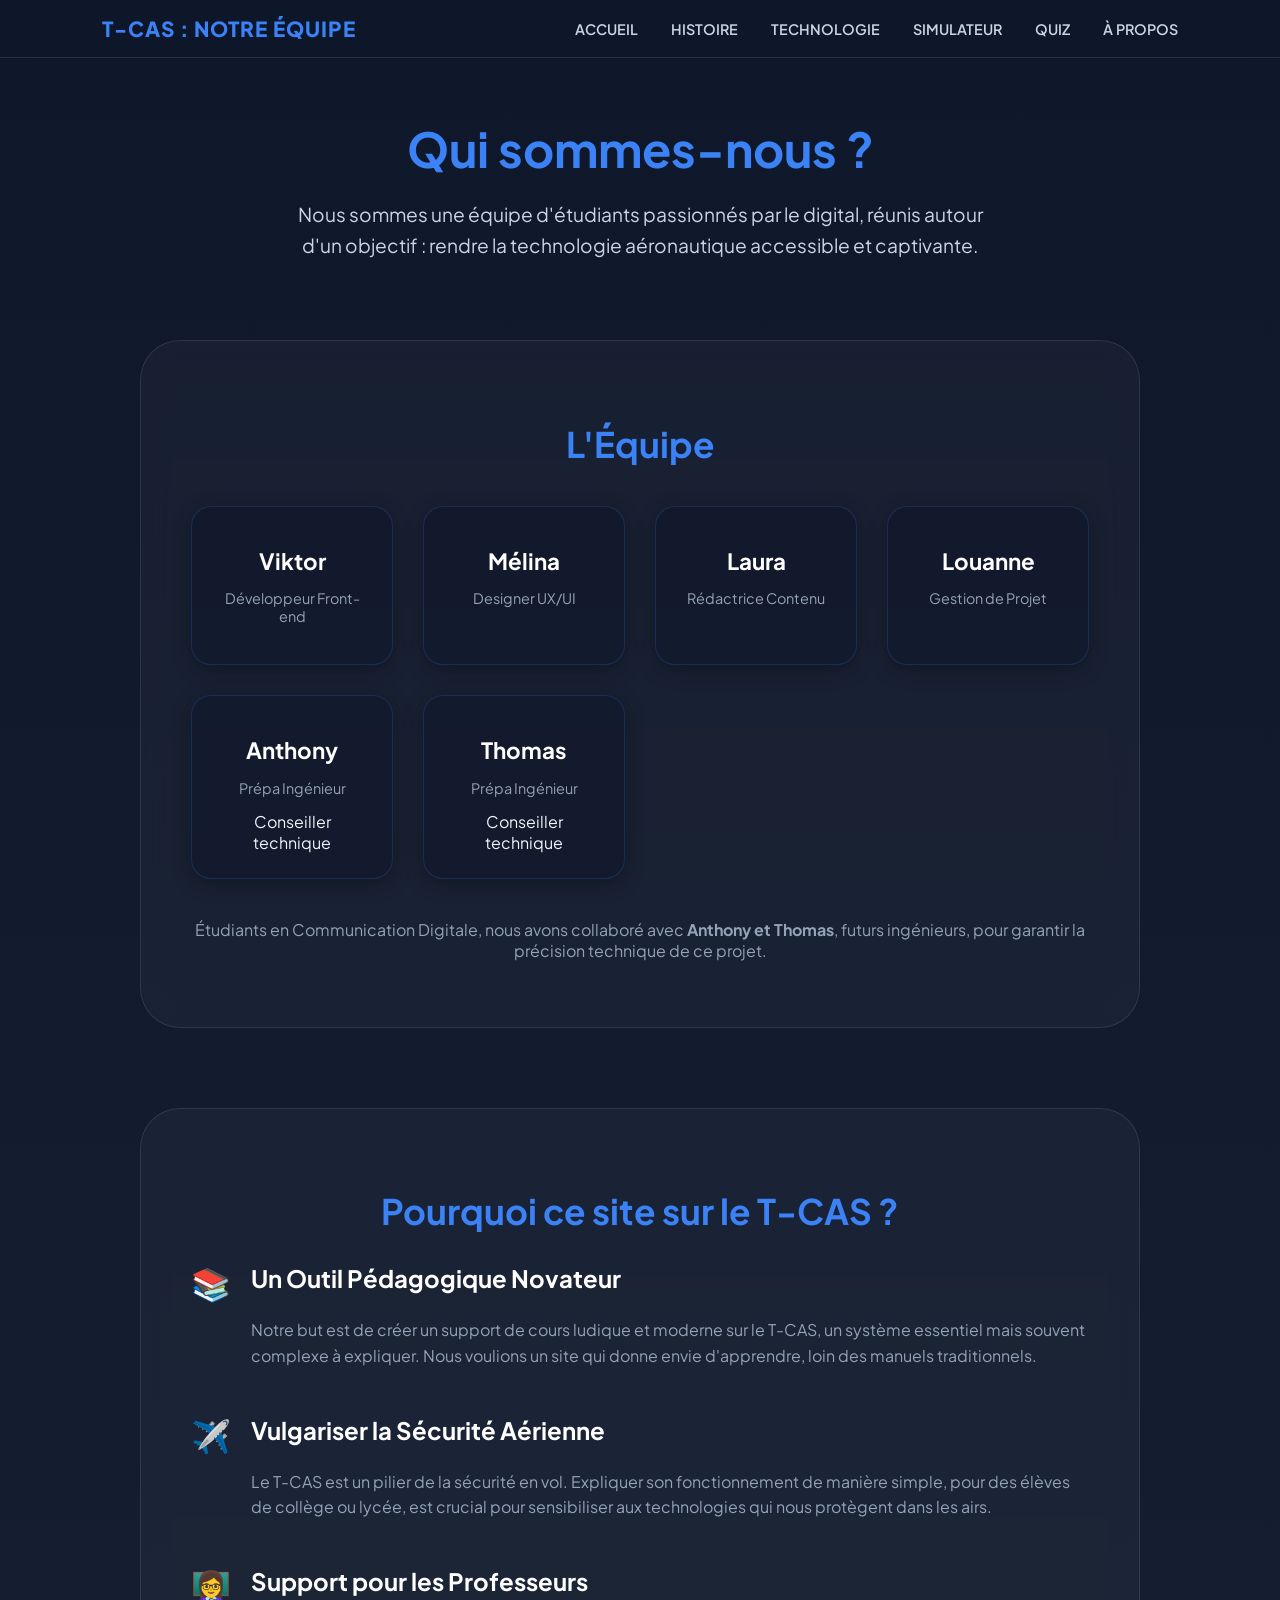
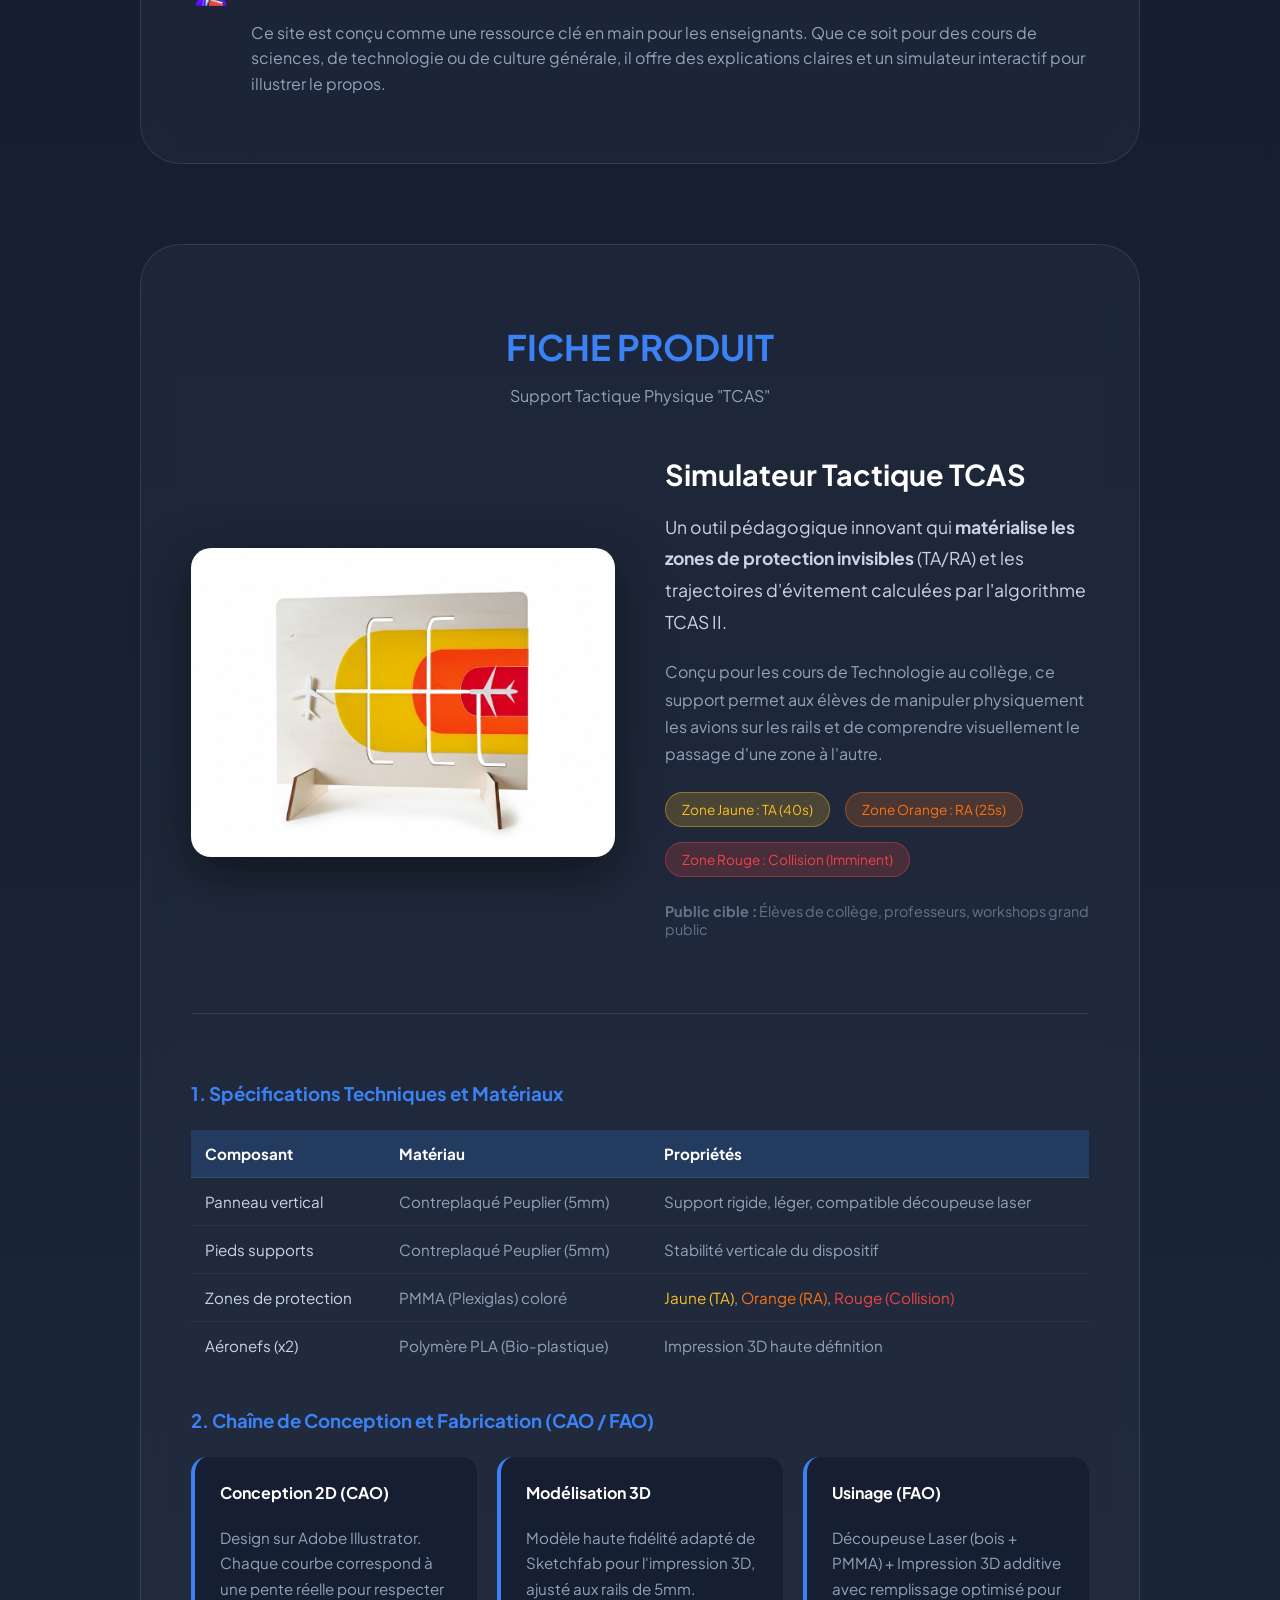
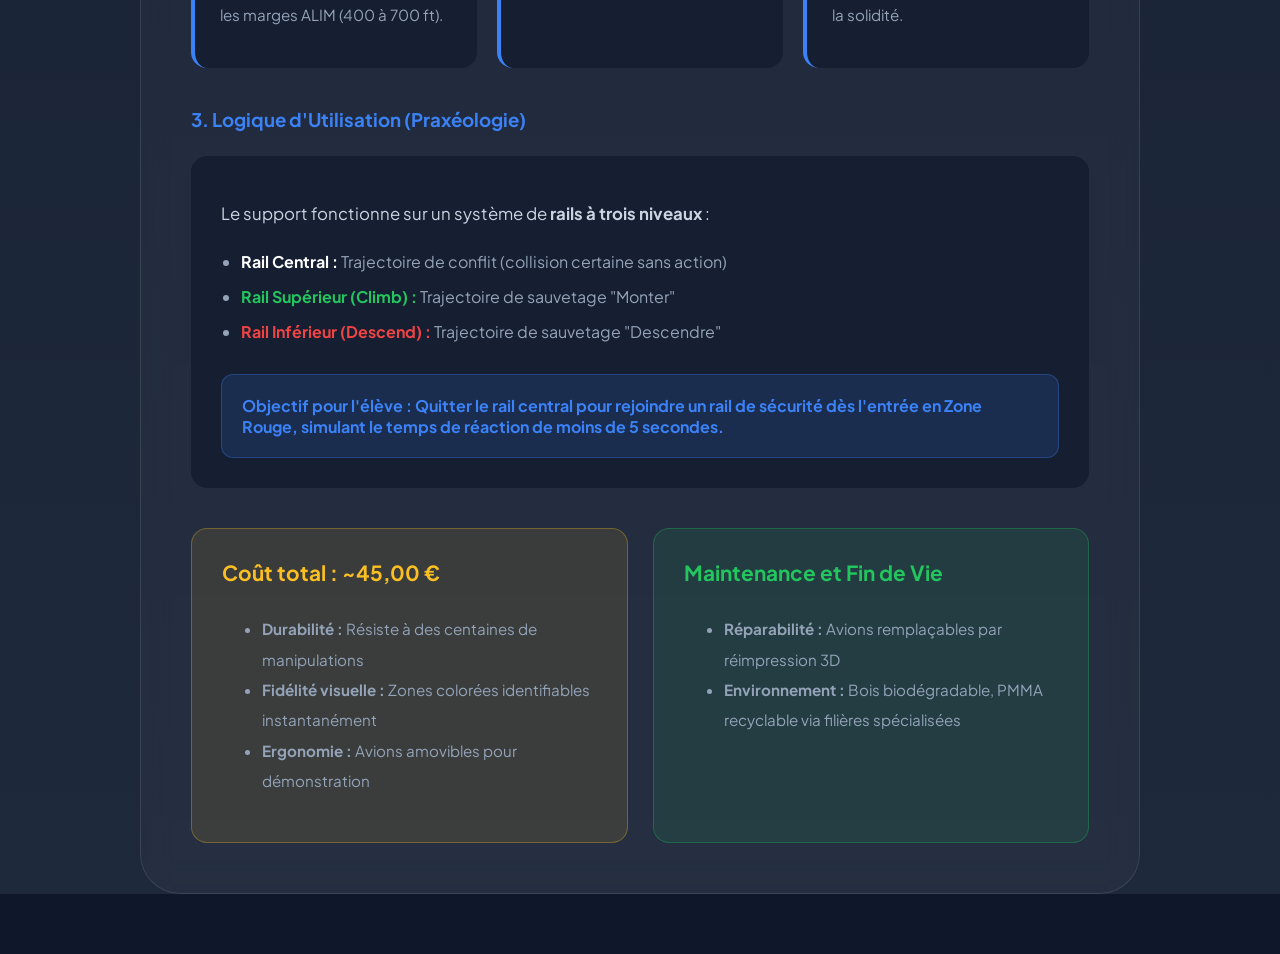
==== commit 8588a9eb: "Merge branch 'main' of https://github.com/laurabruyere/T-CAS" ====
--- a/apropos.html
+++ b/apropos.html
@@ -192,15 +192,15 @@
                         <p>Gestion de Projet</p>
                     </div>
 
-                    <div class="team-member" style="border-color: #fbbf24; background: rgba(251, 191, 36, 0.05);">
-                        <h3 style="color: #fbbf24;">Anthony</h3>
+                    <div class="team-member">
+                        <h3>Anthony</h3>
                         <p>Prépa Ingénieur</p>
-                        <span style="font-size: 0.7rem; color: #fbbf24; font-weight: bold;">CONSEILLER TECHNIQUE</span>
-                    </div>
-                    <div class="team-member" style="border-color: #fbbf24; background: rgba(251, 191, 36, 0.05);">
-                        <h3 style="color: #fbbf24;">Thomas</h3>
+                        <span>Conseiller technique</span>
+                    </div>
+                    <div class="team-member">
+                        <h3>Thomas</h3>
                         <p>Prépa Ingénieur</p>
-                        <span style="font-size: 0.7rem; color: #fbbf24; font-weight: bold;">CONSEILLER TECHNIQUE</span>
+                        <span>Conseiller technique</span>
                     </div>
                 </div>
 
